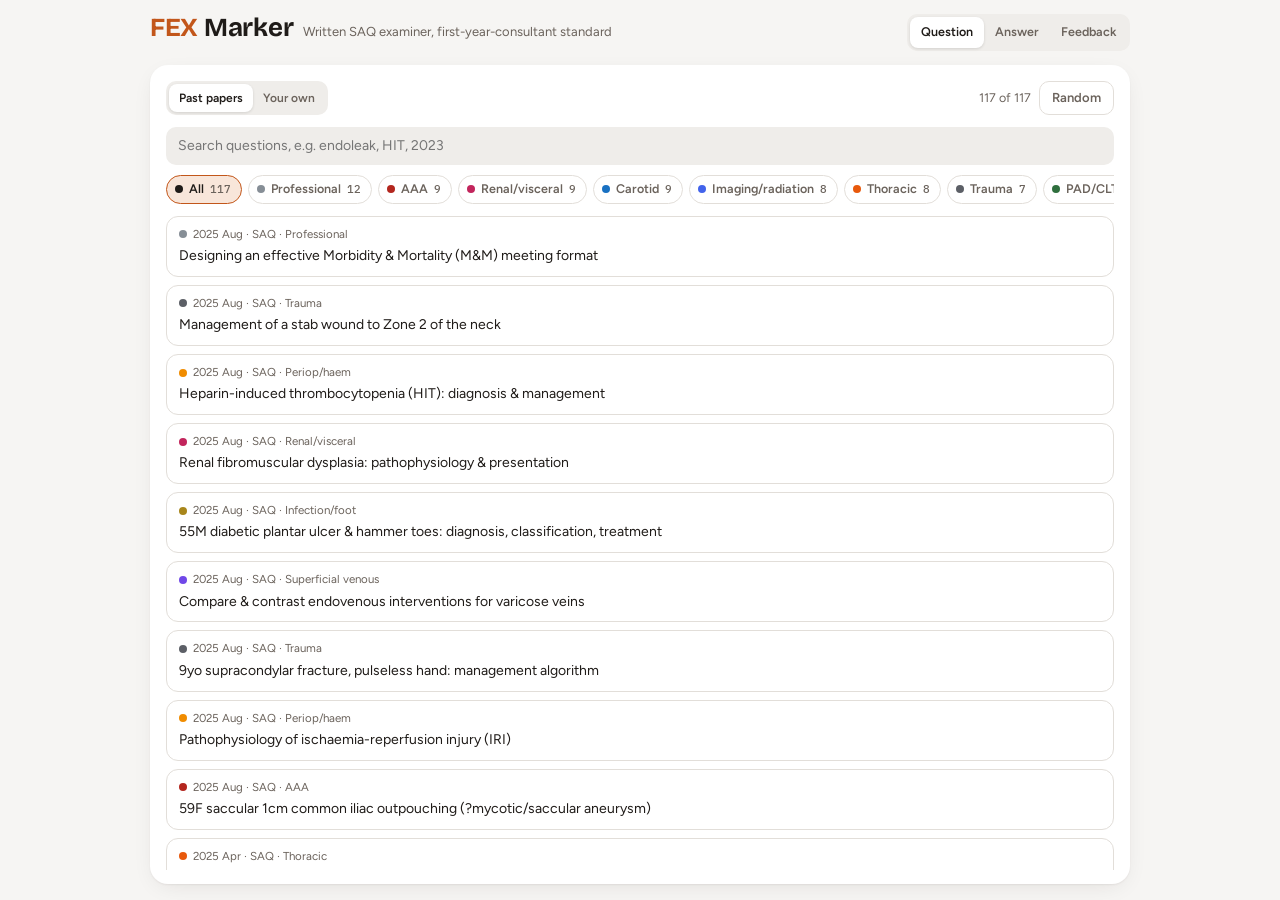
==== docs/fex-marker/index.html @ cac96bec "Add FEX Marker: past-paper SAQ bank, timer and streamed cited marking Co-Authored-By: Claude Opus 5." ====
<!doctype html>
<html lang="en">
<head>
<meta charset="utf-8">
<meta name="viewport" content="width=device-width, initial-scale=1, viewport-fit=cover">
<title>FEX Marker</title>
<meta name="description" content="Write or paste an answer to a RACS Vascular Fellowship Exam short-answer question and get a cited PASS, BORDERLINE or FAIL mark to the first-year-consultant standard.">
<link rel="preconnect" href="https://fonts.googleapis.com">
<link rel="preconnect" href="https://fonts.gstatic.com" crossorigin>
<link rel="stylesheet" href="https://fonts.googleapis.com/css2?family=Bricolage+Grotesque:opsz,wght@12..96,500;12..96,700&family=Figtree:wght@400;500;600&family=IBM+Plex+Mono:wght@500&display=swap">
<link rel="stylesheet" href="../assets/fracs-tools.css">
<style>
/* Layout: the page never scrolls; exactly one region per view does (question list, answer box, feedback body). */
html, body { height: 100%; }
body { height: 100dvh; overflow: hidden; }
.wrap { height: 100%; grid-template-rows: auto minmax(0, 1fr); }
.view.col { display: flex; flex-direction: column; gap: 12px; min-height: 0; overflow: hidden; }
.fill { flex: 1 1 auto; min-height: 0; }
.row { display: flex; align-items: center; gap: 8px; flex-wrap: wrap; }
.row.sb { justify-content: space-between; }
.muted { color: var(--muted); font-size: 12.5px; }
.mono { font-family: var(--f-mono); }
.seg.small button { padding: 5px 10px; font-size: 12px; }
.input { width: 100%; font: 14px/1.4 var(--f-body); color: var(--fg); background: var(--surface-2); border: 1.5px solid transparent; border-radius: 10px; padding: 8px 11px; outline: none; transition: border-color .15s; }
.input:focus { border-color: var(--accent); }
textarea.input { resize: none; }

/* Question bank */
.topics { display: flex; gap: 6px; overflow-x: auto; padding-bottom: 2px; scrollbar-width: none; flex: none; }
.topics::-webkit-scrollbar { display: none; }
.tp { flex: none; display: inline-flex; align-items: center; gap: 6px; border: 1.5px solid var(--line); background: var(--surface); border-radius: 99px; padding: 4px 10px 4px 8px; font-size: 12.5px; font-weight: 600; color: var(--muted); cursor: pointer; white-space: nowrap; transition: border-color .15s, background-color .15s, color .15s; }
.tp i { width: 8px; height: 8px; border-radius: 50%; background: var(--c, var(--accent)); }
.tp b { font: 500 11px var(--f-mono); color: var(--muted); }
.tp[aria-pressed="true"] { border-color: var(--accent); background: var(--accent-soft); color: var(--fg); }
.tp:focus-visible, .q:focus-visible, .input:focus-visible { outline: 2.5px solid var(--accent); outline-offset: 2px; }
.qlist { overflow-y: auto; display: grid; gap: 8px; align-content: start; padding: 2px; margin: -2px; overscroll-behavior: contain; }
.q { text-align: left; border: 1.5px solid var(--line); background: var(--surface); border-radius: 12px; padding: 9px 12px 10px; cursor: pointer; display: grid; gap: 4px; transition: border-color .15s, transform .12s; }
.q:hover { border-color: color-mix(in oklab, var(--accent) 45%, var(--line)); }
.q:active { transform: scale(.99); }
.q.on { border-color: var(--accent); background: var(--accent-soft); }
.q .meta { display: flex; align-items: center; gap: 6px; flex-wrap: wrap; font-size: 11.5px; color: var(--muted); }
.q .meta i { width: 8px; height: 8px; border-radius: 50%; background: var(--c); }
.q .stem { font-size: 14px; line-height: 1.35; }
.tag { font: 500 11px var(--f-mono); padding: 1px 6px; border-radius: 5px; background: var(--surface-2); color: var(--muted); white-space: nowrap; }
.tag.ok { color: var(--s1); }
.empty { color: var(--muted); font-size: 13.5px; padding: 18px 4px; text-align: center; }

/* Question modal */
.qmodal .verb { white-space: pre-wrap; font-size: 14.5px; line-height: 1.5; margin: 0 0 12px; }
.qmodal .crit-head { gap: 10px; }
.qmodal .foot { display: flex; justify-content: space-between; align-items: center; gap: 10px; flex-wrap: wrap; border-top: 1px solid var(--line); padding-top: 12px; }

/* Answer */
.qstrip { background: var(--surface-2); border-radius: 12px; padding: 9px 12px; display: flex; gap: 10px; align-items: flex-start; flex: none; }
.qstrip .t { flex: 1; min-width: 0; font-size: 13.5px; line-height: 1.35; display: -webkit-box; -webkit-line-clamp: 2; -webkit-box-orient: vertical; overflow: hidden; }
.qstrip .t .meta { color: var(--muted); font-size: 11.5px; margin-right: 6px; font-family: var(--f-mono); }
.link { border: 0; background: transparent; color: var(--accent); font-weight: 600; font-size: 12.5px; cursor: pointer; padding: 2px 4px; border-radius: 6px; white-space: nowrap; }
.link:focus-visible { outline: 2.5px solid var(--accent); }
.timer { display: flex; align-items: center; gap: 10px; flex-wrap: wrap; flex: none; }
.clock { font: 500 22px/1 var(--f-mono); font-variant-numeric: tabular-nums; min-width: 74px; color: var(--fg); }
.clock.warn { color: var(--s2); } .clock.over { color: var(--s4); }
.bar { height: 4px; border-radius: 4px; background: var(--surface-2); overflow: hidden; flex: none; }
.bar i { display: block; height: 100%; width: 0; background: var(--s1); transition: width .9s linear; }
.bar.warn i { background: var(--s2); } .bar.over i { background: var(--s4); }
.answer { font-size: 15px; line-height: 1.55; padding: 12px 14px; }
.answer[readonly] { opacity: .75; }
.draft { display: flex; align-items: center; gap: 8px; font-size: 12.5px; background: var(--accent-soft); border-radius: 10px; padding: 6px 10px; flex: none; }
.draft span { flex: 1; }
.status { display: flex; justify-content: space-between; gap: 10px; font-size: 12.5px; color: var(--muted); flex: none; }
.status .over { color: var(--s4); font-weight: 600; }
.btn[disabled] { opacity: .4; cursor: default; }
.actions.flat { border-top: 0; padding-top: 0; flex: none; }

/* Feedback */
.fb { --stage: var(--s5); }
.fb .hero { flex: none; }
.dial .num b small { font-size: 15px; color: var(--muted); }
.six { display: grid; grid-template-columns: repeat(3, minmax(0, 1fr)); gap: 8px; flex: none; }
.six .stat { padding: 8px 10px; }
.six .stat .k { white-space: nowrap; overflow: hidden; text-overflow: ellipsis; }
.six .stat .v { font-size: 21px; }
.six .stat .v .lvl { color: var(--lvl, var(--muted)); }
.six .stat .v span.of { font: 500 12px var(--f-body); color: var(--muted); }
.fbody { overflow-y: auto; background: var(--surface-2); border-radius: 12px; padding: 12px 14px; font-size: 13.5px; line-height: 1.5; overscroll-behavior: contain; }
.fbody h4 { margin: 14px 0 6px; font: 600 11.5px var(--f-body); letter-spacing: .06em; text-transform: uppercase; color: var(--muted); }
.fbody h4:first-child { margin-top: 0; }
.fbody ul { margin: 0; padding: 0; list-style: none; display: grid; gap: 7px; }
.fbody li { position: relative; padding-left: 14px; }
.fbody li::before { content: ""; position: absolute; left: 0; top: .55em; width: 6px; height: 6px; border-radius: 50%; background: var(--lc, var(--muted)); }
.fbody .cite { color: var(--muted); font-size: 12.5px; }
.fbody pre { margin: 0; white-space: pre-wrap; font: 13px/1.5 var(--f-body); }
.fbody .none { color: var(--muted); }
.fbody .dim { display: grid; grid-template-columns: auto auto minmax(0,1fr); gap: 4px 10px; align-items: baseline; }
.fbody .dim b { font: 500 12px var(--f-mono); color: var(--muted); }
.fbody .dim span.s { font-weight: 700; color: var(--lvl); }
.fsubtabs { flex: none; max-width: 100%; overflow-x: auto; scrollbar-width: none; }
.fsubtabs::-webkit-scrollbar { display: none; }
.fsubtabs button { white-space: nowrap; }
.fsubtabs button .n { font: 500 11px var(--f-mono); color: var(--s4); margin-left: 3px; }
.unver { background: var(--accent-soft); color: var(--accent); }
.thinking { display: inline-flex; gap: 4px; margin-left: 4px; vertical-align: middle; }
.thinking i { width: 6px; height: 6px; border-radius: 50%; background: var(--muted); animation: blink 1.2s infinite ease-in-out; }
.thinking i:nth-child(2) { animation-delay: .2s; } .thinking i:nth-child(3) { animation-delay: .4s; }
@keyframes blink { 0%, 80%, 100% { opacity: .2; } 40% { opacity: 1; } }
.ftext { font-size: 12px; color: var(--muted); }

@media (max-width: 600px) {
  .view.col { gap: 8px; }
  .clock { font-size: 19px; min-width: 64px; }
  .six { gap: 6px; }
  .six .stat { padding: 6px 8px; }
  .six .stat .v { font-size: 18px; }
  .six .stat .k { font-size: 10.5px; }
  .fbody { padding: 10px 12px; font-size: 13px; }
  .q { padding: 8px 10px 9px; }
  .q .stem { font-size: 13.5px; }
  .answer { padding: 10px 12px; font-size: 14.5px; }
  .hide-sm { display: none; }
  .fb .pill { font-size: 11.5px; padding: 2px 6px; }
  .six .stat .k .kl { display: none; } .six .stat .k .ks { display: inline; }
}
</style>
</head>
<body>
<div class="wrap">
  <header class="top">
    <div class="brand">
      <h1><span class="w">FEX</span> Marker</h1>
      <span class="sub">Written SAQ examiner, first-year-consultant standard</span>
    </div>
    <div class="seg tabs" role="tablist" aria-label="View">
      <button role="tab" data-view="question" aria-selected="true">Question</button>
      <button role="tab" data-view="answer" aria-selected="false">Answer</button>
      <button role="tab" data-view="feedback" aria-selected="false">Feedback</button>
    </div>
  </header>

  <!-- Question -->
  <section class="panel view col" data-view="question" aria-label="Choose a question">
    <div class="row sb">
      <div class="seg small" role="group" aria-label="Question source">
        <button type="button" id="src-past" aria-pressed="true">Past papers</button>
        <button type="button" id="src-own" aria-pressed="false">Your own</button>
      </div>
      <div class="row"><span class="muted" id="qcount"></span><button class="ghost" id="random" type="button">Random</button></div>
    </div>
    <div id="pane-past" class="col view-inner" style="display:flex;flex-direction:column;gap:10px;min-height:0;flex:1">
      <input class="input" id="search" type="search" placeholder="Search questions, e.g. endoleak, HIT, 2023" aria-label="Search questions" autocomplete="off">
      <div class="topics" id="topics" role="group" aria-label="Filter by topic"></div>
      <div class="qlist fill" id="qlist" role="list"></div>
    </div>
    <div id="pane-own" hidden style="display:flex;flex-direction:column;gap:10px;min-height:0;flex:1">
      <textarea class="input fill" id="ownq" maxlength="2500" placeholder="Paste or type the question stem, including every sub-part." aria-label="Your question"></textarea>
      <p class="lede">Questions you paste are marked from the rubric alone. Their citations are not verified against the library, and the feedback says so.</p>
      <div class="row sb"><span class="muted" id="ownqn">0 / 2,500</span><button class="btn" id="useown" type="button" disabled>Use this question</button></div>
    </div>
  </section>

  <!-- Answer -->
  <section class="panel view col" data-view="answer" aria-label="Write your answer" hidden>
    <div class="qstrip" id="qstrip">
      <div class="t" id="qstrip-t">No question chosen yet.</div>
      <button class="link" id="qstrip-view" type="button" hidden>View</button>
      <button class="link" id="qstrip-change" type="button">Choose</button>
    </div>
    <div class="timer">
      <div class="seg small" role="group" aria-label="Timer">
        <button type="button" data-mode="untimed" aria-pressed="true">Untimed</button>
        <button type="button" data-mode="countdown" aria-pressed="false" id="mode-cd">12 min</button>
        <button type="button" data-mode="stopwatch" aria-pressed="false">Stopwatch</button>
      </div>
      <span class="clock" id="clock" hidden>12:00</span>
      <button class="ghost" id="tstart" type="button" hidden>Start</button>
      <button class="link" id="tunlock" type="button" hidden>Keep writing</button>
    </div>
    <div class="bar" id="bar" hidden><i></i></div>
    <div class="draft" id="draft" hidden><span id="draft-t">Unsent draft found.</span><button class="link" id="draft-r" type="button">Restore</button><button class="link" id="draft-d" type="button">Discard</button></div>
    <textarea class="input answer fill" id="answer" spellcheck="true" placeholder="Write or paste your answer. Frame the problem, then work through it as you would in the exam." aria-label="Your answer"></textarea>
    <div class="status"><span id="wc">0 words</span><span id="quota"></span></div>
    <div class="actions flat">
      <button class="ghost" id="reset" type="button"><svg width="14" height="14" viewBox="0 0 16 16" aria-hidden="true"><path d="M3 8a5 5 0 1 0 1.5-3.6M3 2.5v2.8h2.8" fill="none" stroke="currentColor" stroke-width="1.6" stroke-linecap="round" stroke-linejoin="round"/></svg>Reset</button>
      <button class="btn" id="submit" type="button" disabled>Submit for marking</button>
    </div>
  </section>

  <!-- Feedback -->
  <section class="panel view col fb" data-view="feedback" aria-label="Feedback" hidden id="fb">
    <div class="hero">
      <div class="dial" id="dial" aria-hidden="true">
        <svg viewBox="0 0 132 132"><circle class="track" cx="66" cy="66" r="56" fill="none" stroke-width="10"/><circle class="glow" cx="66" cy="66" r="56" fill="none" stroke-width="10"/><circle class="arc" id="arc" cx="66" cy="66" r="56" fill="none" stroke-width="10" stroke-linecap="round" stroke-dasharray="351.86" stroke-dashoffset="351.86"/></svg>
        <div class="num"><div><b id="total">–</b><span>of 24</span></div></div>
      </div>
      <div class="hero-text">
        <p class="risk" id="verdict">No answer marked yet</p>
        <p class="lede" id="rationale">Choose a question, write your answer, then submit it for marking.</p>
        <div class="pills" id="pills"></div>
      </div>
    </div>
    <div class="six" id="six"></div>
    <div class="seg small fsubtabs" role="tablist" aria-label="Feedback sections" id="fsub">
      <button role="tab" data-f="verdict" aria-selected="true">To pass</button>
      <button role="tab" data-f="strengthen" aria-selected="false">Strengthen</button>
      <button role="tab" data-f="flags" aria-selected="false">Red flags<span class="n" id="nflags"></span></button>
      <button role="tab" data-f="sources" aria-selected="false">Sources</button>
      <button role="tab" data-f="full" aria-selected="false">Full</button>
    </div>
    <div class="fbody fill" id="fbody" aria-live="polite"><p class="none">Feedback appears here.</p></div>
    <div class="actions flat">
      <div class="btns">
        <button class="ghost" id="again" type="button">Revise answer</button>
        <button class="ghost hide-sm" id="newq" type="button">New question</button>
      </div>
      <div class="row"><span class="ftext" id="ftext"></span><button class="btn" id="copyfb" type="button" disabled>Copy</button></div>
    </div>
  </section>
</div>

<div class="criteria qmodal" id="qmodal" role="dialog" aria-modal="true" aria-labelledby="qm-title">
  <div><div class="crit-inner">
    <div class="crit-head"><span id="qm-title">Question</span><button class="x" data-close type="button">Close</button></div>
    <p class="verb" id="qm-verb"></p>
    <div class="foot">
      <div class="pills" id="qm-tags"></div>
      <button class="btn" id="qm-go" type="button">Answer this question</button>
    </div>
  </div></div>
</div>

<div class="toast" id="toast" role="status"></div>
<div class="sr" aria-live="assertive" id="sr"></div>

<script src="../assets/fracs-tools.js"></script>
<script>
(function () {
  "use strict";
  var LOCAL = /^(localhost|127\.0\.0\.1)$/.test(location.hostname);
  var API = LOCAL ? "http://localhost:3000" : "https://fex-marker-api.vercel.app";
  var MAX_WORDS = 1800, DRAFT_KEY = "fex-marker.draft";
  var $ = function (id) { return document.getElementById(id); };
  var esc = function (s) { return String(s == null ? "" : s).replace(/[&<>"]/g, function (c) { return { "&": "&amp;", "<": "&lt;", ">": "&gt;", '"': "&quot;" }[c]; }); };
  var words = function (s) { var m = s.trim().match(/\S+/g); return m ? m.length : 0; };
  var fmt = function (sec) { var neg = sec < 0; sec = Math.abs(Math.round(sec)); return (neg ? "+" : "") + Math.floor(sec / 60) + ":" + String(sec % 60).padStart(2, "0"); };
  var store = {
    get: function () { try { return JSON.parse(localStorage.getItem(DRAFT_KEY) || "null"); } catch (e) { return null; } },
    set: function (v) { try { localStorage.setItem(DRAFT_KEY, JSON.stringify(v)); } catch (e) {} },
    clear: function () { try { localStorage.removeItem(DRAFT_KEY); } catch (e) {} }
  };
  var SHORT = { "Aorta - Abdominal": "AAA", "Aorta - Thoracic & Dissection": "Thoracic", "Carotid & Cerebrovascular": "Carotid", "Renal & Visceral": "Renal/visceral", "Peripheral Arterial / CLTI": "PAD/CLTI", "Acute Limb & Periph Aneurysm": "Acute limb", "Thoracic Outlet & Upper Limb": "TOS/upper limb", "Venous - Superficial": "Superficial venous", "Venous - Deep / IVC / Malf.": "Deep venous", "Vasospastic & Vasculitis": "Vasculitis", "Dialysis Access": "Dialysis", "Infection & Diabetic Foot": "Infection/foot", "Trauma": "Trauma", "Imaging, Lab & Radiation": "Imaging/radiation", "Perioperative / Haem / Pharm": "Periop/haem", "Professional & Non-technical": "Professional" };
  var MON = { April: "Apr", August: "Aug", September: "Sep" };

  /* ---------- state ---------- */
  var S = { bank: null, topic: "All", query: "", src: "past", q: null, mode: "untimed", t0: null, acc: 0, running: false, locked: false, ctl: null, raw: "", parsed: null, sub: "verdict", startedAt: 0, meta: null };
  var show = FT.tabs(function (v) { if (v === "answer") setTimeout(function () { if (!S.locked) $("answer").focus({ preventScroll: true }); }, 30); });

  /* ---------- question bank ---------- */
  function load() {
    fetch("bank.json", { cache: "no-cache" }).then(function (r) { return r.json(); }).then(function (b) {
      S.bank = b; renderTopics(); renderList();
    }).catch(function () { $("qlist").innerHTML = '<p class="empty">The question bank did not load. Refresh to try again, or paste your own question.</p>'; });
  }
  function renderTopics() {
    var t = S.bank.topics, keys = Object.keys(t).sort(function (a, b) { return t[b].count - t[a].count; });
    var html = '<button class="tp" type="button" data-t="All" aria-pressed="true"><i style="--c:var(--fg)"></i>All<b>' + S.bank.questions.length + "</b></button>";
    keys.forEach(function (k) { html += '<button class="tp" type="button" data-t="' + esc(k) + '" aria-pressed="false" title="' + esc(k) + '"><i style="--c:' + t[k].color + '"></i>' + esc(SHORT[k] || k) + "<b>" + t[k].count + "</b></button>"; });
    $("topics").innerHTML = html;
  }
  $("topics").addEventListener("click", function (e) {
    var b = e.target.closest(".tp"); if (!b) return;
    S.topic = b.dataset.t;
    $("topics").querySelectorAll(".tp").forEach(function (x) { x.setAttribute("aria-pressed", x === b); });
    renderList();
  });
  $("search").addEventListener("input", function () { S.query = this.value.trim().toLowerCase(); renderList(); });
  function filtered() {
    if (!S.bank) return [];
    var q = S.query;
    return S.bank.questions.filter(function (x) {
      if (S.topic !== "All" && x.topic !== S.topic) return false;
      if (!q) return true;
      return (x.stem + " " + x.verbatim + " " + (x.tags || []).join(" ") + " " + x.year + " " + x.sitting + " " + x.topic).toLowerCase().indexOf(q) >= 0;
    }).sort(function (a, b) { return b.id - a.id; });
  }
  function label(x) { return x.year + " " + (MON[x.sitting] || x.sitting) + " · " + (x.fmt === "Essay" ? "Essay · " + x.parts + " parts" : "SAQ"); }
  function renderList() {
    var list = filtered(), t = S.bank.topics;
    $("qcount").textContent = list.length + " of " + S.bank.questions.length;
    if (!list.length) { $("qlist").innerHTML = '<p class="empty">No questions match. Clear the search or pick another topic.</p>'; return; }
    $("qlist").innerHTML = list.map(function (x) {
      var on = S.q && S.q.id === x.id ? " on" : "";
      return '<button class="q' + on + '" type="button" role="listitem" data-id="' + x.id + '">' +
        '<span class="meta"><i style="--c:' + t[x.topic].color + '"></i>' + esc(label(x)) + ' · ' + esc(SHORT[x.topic] || x.topic) +
        (x.hasScheme ? "" : ' <span class="tag">unverified</span>') + "</span>" +
        '<span class="stem">' + esc(x.stem) + "</span></button>";
    }).join("");
  }
  $("qlist").addEventListener("click", function (e) { var b = e.target.closest(".q"); if (b) openQ(+b.dataset.id, b); });
  $("random").addEventListener("click", function () {
    var l = filtered(); if (!l.length) return;
    var x = l[Math.floor(Math.random() * l.length)]; openQ(x.id, $("random"));
  });

  var lastFocus = null, pendingQ = null;
  function openQ(id, from) {
    var x = S.bank.questions.find(function (q) { return q.id === id; }); if (!x) return;
    pendingQ = x; lastFocus = from || null;
    $("qm-title").textContent = label(x);
    $("qm-verb").textContent = x.verbatim;
    var tags = '<span class="pill">' + esc(x.topic) + "</span>";
    if (x.type) tags += '<span class="pill">' + esc(x.type) + "</span>";
    tags += x.hasScheme ? '<span class="pill" style="color:var(--s1)">Verified scheme</span>' : '<span class="pill unver">Scheme pending</span>';
    $("qm-tags").innerHTML = tags;
    $("qmodal").classList.add("open");
    setTimeout(function () { $("qm-go").focus(); }, 20);
  }
  function closeQ() { $("qmodal").classList.remove("open"); if (lastFocus) lastFocus.focus({ preventScroll: true }); }
  $("qmodal").addEventListener("click", function (e) { if (e.target === $("qmodal") || e.target.hasAttribute("data-close")) closeQ(); });
  document.addEventListener("keydown", function (e) { if (e.key === "Escape" && $("qmodal").classList.contains("open")) closeQ(); });
  $("qm-go").addEventListener("click", function () {
    $("qmodal").classList.remove("open"); this.textContent = "Answer this question";
    if (pendingQ) choose({ kind: "past", id: pendingQ.id, x: pendingQ }); else show("answer");
  });

  /* source toggle */
  function setSrc(s) {
    S.src = s;
    $("src-past").setAttribute("aria-pressed", s === "past"); $("src-own").setAttribute("aria-pressed", s === "own");
    $("pane-past").hidden = s !== "past"; $("pane-own").hidden = s !== "own";
    $("pane-past").style.display = s === "past" ? "flex" : "none"; $("pane-own").style.display = s === "own" ? "flex" : "none";
    $("random").hidden = s !== "past"; $("qcount").hidden = s !== "past";
    if (s === "own") setTimeout(function () { $("ownq").focus(); }, 20);
  }
  $("src-past").addEventListener("click", function () { setSrc("past"); });
  $("src-own").addEventListener("click", function () { setSrc("own"); });
  $("ownq").addEventListener("input", function () {
    var n = this.value.trim().length;
    $("ownqn").textContent = n.toLocaleString() + " / 2,500";
    $("useown").disabled = n < 20;
  });
  $("useown").addEventListener("click", function () { choose({ kind: "own", text: $("ownq").value.trim() }); });

  function parts() { return S.q && S.q.kind === "past" ? Math.max(1, S.q.x.parts || 1) : 1; }
  function allowance() { return 720 * parts(); }
  function choose(q) {
    var changed = !S.q || S.q.kind !== q.kind || S.q.id !== q.id || S.q.text !== q.text;
    S.q = q;
    if (changed) { stopTimer(true); }
    renderStrip(); renderList && S.bank && renderList(); updateSubmit();
    $("mode-cd").textContent = parts() > 1 ? (12 * parts()) + " min" : "12 min";
    if (S.mode === "countdown") paintClock();
    show("answer"); saveDraft();
  }
  function renderStrip() {
    if (!S.q) { $("qstrip-t").innerHTML = "No question chosen yet."; $("qstrip-view").hidden = true; $("qstrip-change").textContent = "Choose"; return; }
    if (S.q.kind === "past") $("qstrip-t").innerHTML = '<span class="meta">' + esc(label(S.q.x)) + "</span>" + esc(S.q.x.verbatim);
    else $("qstrip-t").innerHTML = '<span class="meta">Your question</span>' + esc(S.q.text);
    $("qstrip-view").hidden = false; $("qstrip-change").textContent = "Change";
  }
  $("qstrip-change").addEventListener("click", function () { show("question"); });
  $("qstrip-view").addEventListener("click", function () {
    if (!S.q) return;
    if (S.q.kind === "past") { openQ(S.q.id, $("qstrip-view")); $("qm-go").textContent = "Back to answer"; }
    else { pendingQ = null; $("qm-title").textContent = "Your question"; $("qm-verb").textContent = S.q.text; $("qm-tags").innerHTML = '<span class="pill unver">Citations not verified</span>'; $("qm-go").textContent = "Back to answer"; $("qmodal").classList.add("open"); }
  });

  /* ---------- timer ---------- */
  var tick = null;
  function elapsed() { return S.acc + (S.running ? (Date.now() - S.t0) / 1000 : 0); }
  function setMode(m) {
    if (m === S.mode) return;
    stopTimer(true); S.mode = m;
    document.querySelectorAll("[data-mode]").forEach(function (b) { b.setAttribute("aria-pressed", b.dataset.mode === m); });
    $("clock").hidden = m === "untimed"; $("tstart").hidden = m === "untimed"; $("bar").hidden = m !== "countdown";
    paintClock();
  }
  document.querySelectorAll("[data-mode]").forEach(function (b) { b.addEventListener("click", function () { setMode(b.dataset.mode); }); });
  function startTimer() {
    if (S.mode === "untimed" || S.running) return;
    S.running = true; S.t0 = Date.now(); $("tstart").textContent = "Pause";
    clearInterval(tick); tick = setInterval(paintClock, 250); paintClock();
  }
  function pauseTimer() { if (!S.running) return; S.acc = elapsed(); S.running = false; clearInterval(tick); $("tstart").textContent = "Resume"; paintClock(); }
  function stopTimer(clear) {
    clearInterval(tick); S.running = false;
    if (clear) { S.acc = 0; S.locked = false; $("answer").readOnly = false; $("tunlock").hidden = true; }
    $("tstart").textContent = "Start"; paintClock();
  }
  $("tstart").addEventListener("click", function () { S.running ? pauseTimer() : startTimer(); });
  var warned = false, timeUp = false;
  function paintClock() {
    var e = elapsed(), c = $("clock"), bar = $("bar");
    if (S.mode === "countdown") {
      var left = allowance() - e;
      c.textContent = left >= 0 ? fmt(left) : fmt(left);
      var warn = left <= 120 && left > 0, over = left <= 0;
      c.classList.toggle("warn", warn); c.classList.toggle("over", over);
      bar.classList.toggle("warn", warn); bar.classList.toggle("over", over);
      bar.firstElementChild.style.width = Math.min(100, (e / allowance()) * 100) + "%";
      if (warn && !warned && S.running) { warned = true; FT.toast("Two minutes left"); $("sr").textContent = "Two minutes left"; }
      if (over && !timeUp && S.running) {
        timeUp = true; S.locked = true; $("answer").readOnly = true; $("tunlock").hidden = false;
        FT.toast("Time. Submit for marking"); $("sr").textContent = "Time is up. Your answer is locked. Submit it for marking, or choose keep writing.";
      }
      if (e === 0) { warned = false; timeUp = false; }
    } else {
      c.textContent = fmt(e); c.classList.remove("warn", "over");
    }
  }
  $("tunlock").addEventListener("click", function () { S.locked = false; $("answer").readOnly = false; this.hidden = true; $("answer").focus(); });

  /* ---------- answer ---------- */
  var saveT = null;
  $("answer").addEventListener("input", function () {
    if (S.mode !== "untimed" && !S.running && elapsed() === 0) startTimer();
    updateSubmit();
    clearTimeout(saveT); saveT = setTimeout(saveDraft, 600);
  });
  function updateSubmit() {
    var n = words($("answer").value);
    $("wc").innerHTML = n > MAX_WORDS ? '<span class="over">' + n.toLocaleString() + " / " + MAX_WORDS.toLocaleString() + " words</span>" : n.toLocaleString() + (n === 1 ? " word" : " words");
    $("submit").disabled = !S.q || n < 30 || n > MAX_WORDS || !!S.ctl;
    $("submit").title = !S.q ? "Choose a question first" : n < 30 ? "Write at least 30 words" : "";
  }
  function saveDraft() {
    var a = $("answer").value;
    if (words(a) < 30) return;
    store.set({ q: S.q && (S.q.kind === "past" ? { kind: "past", id: S.q.id } : { kind: "own", text: S.q.text }), answer: a, savedAt: Date.now() });
  }
  function offerDraft() {
    var d = store.get();
    if (!d || !d.answer || words(d.answer) < 30 || Date.now() - d.savedAt > 7 * 864e5) return;
    var when = new Date(d.savedAt).toLocaleDateString(undefined, { day: "numeric", month: "short" });
    $("draft-t").textContent = "Unsent draft from " + when + " (" + words(d.answer) + " words).";
    $("draft").hidden = false;
    $("draft-r").onclick = function () {
      if (d.q && d.q.kind === "past" && S.bank) { var x = S.bank.questions.find(function (q) { return q.id === d.q.id; }); if (x) choose({ kind: "past", id: x.id, x: x }); }
      else if (d.q && d.q.kind === "own") { $("ownq").value = d.q.text; choose({ kind: "own", text: d.q.text }); }
      $("answer").value = d.answer; $("draft").hidden = true; updateSubmit(); show("answer");
    };
    $("draft-d").onclick = function () { store.clear(); $("draft").hidden = true; };
  }

  /* ---------- quota ---------- */
  function loadQuota() {
    fetch(API + "/api/quota", { cache: "no-store" }).then(function (r) { return r.json(); }).then(function (q) {
      if (q && q.capIp != null) $("quota").textContent = q.remainingIp + " of " + q.capIp + " marks left today";
    }).catch(function () { $("quota").textContent = ""; });
  }

  /* ---------- parser (kept in step with fex-marker-api/lib/parse.ts) ---------- */
  var SECTION_KEYS = [[/^Safety red flags\s*:/i, "redFlags"], [/^Defensible alternatives credited\s*:/i, "alternatives"], [/^Would change the verdict\s*:/i, "change"], [/^Would strengthen\s*:/i, "strengthen"], [/^Source notes\s*:/i, "sources"], [/^To turn this into a pass\s*:/i, "toPass"]];
  function parseBlock(raw) {
    var text = raw.replace(/\*\*/g, "").replace(/\r/g, "");
    var out = { verdict: null, rationale: "", type: null, domain: null, scores: {}, sections: {}, citations: null, parseOk: false };
    var v = text.match(/^\s*VERDICT:\s*(PASS|BORDERLINE|FAIL)\b\s*(?:[—–-]+\s*)?(.*)$/m);
    if (v) { out.verdict = v[1]; out.rationale = v[2].trim(); }
    var t = text.match(/^\s*Question type:\s*([A-Za-z/ -]+)/m); if (t) out.type = t[1].trim();
    var d = text.match(/^\s*Domain:\s*(D\d{2})\s*[—–-]+\s*([^·\n]+?)\s*(?:·\s*(.*))?$/m);
    if (d) out.domain = { code: d[1], name: d[2].trim(), refs: (d[3] || "").trim() };
    var re = /^\s*D([1-6])\b[^\n]*?\b([0-4])\s*\/\s*4\s*(?:[—–-]+\s*(.*))?$/gm, m;
    while ((m = re.exec(text))) out.scores[m[1]] = { score: +m[2], phrase: (m[3] || "").trim() };
    var cur = null;
    text.split("\n").forEach(function (line) {
      var s = line.trim();
      if (/^Citations:/i.test(s)) { out.citations = /not verified/i.test(s) ? "not verified" : "verified"; cur = null; return; }
      var hit = SECTION_KEYS.find(function (k) { return k[0].test(s); });
      if (hit) { cur = hit[1]; out.sections[cur] = []; var rest = s.replace(hit[0], "").trim(); if (rest) out.sections[cur].push(rest.replace(/^[-•]\s*/, "")); return; }
      if (!cur || !s) return;
      if (/^(VERDICT|Question type|Domain|Dimension scores)\b/i.test(s) || /^D[1-6]\b/.test(s)) { cur = null; return; }
      var arr = out.sections[cur];
      if (/^[-•]\s+/.test(s)) arr.push(s.replace(/^[-•]\s+/, ""));
      else if (arr.length) arr[arr.length - 1] += " " + s; else arr.push(s);
    });
    Object.keys(out.sections).forEach(function (k) { out.sections[k] = out.sections[k].filter(function (x) { return !/^(none( identified)?|already a (clear )?pass)\.?$/i.test(x.trim()); }); });
    out.parseOk = !!out.verdict && Object.keys(out.scores).length === 6;
    return out;
  }

  /* ---------- feedback rendering ---------- */
  var DIMS = [["1", "Accuracy & safety", "Accuracy"], ["2", "Coverage", "Coverage"], ["3", "Synthesis", "Synthesis"], ["4", "Structure", "Structure"], ["5", "Economy", "Economy"], ["6", "Evidence", "Evidence"]];
  var VCOL = { PASS: "var(--s1)", BORDERLINE: "var(--s2)", FAIL: "var(--s4)" };
  var lvl = function (s) { return s >= 3 ? "var(--s1)" : s === 2 ? "var(--s2)" : "var(--s4)"; };
  function renderSix(p) {
    $("six").innerHTML = DIMS.map(function (d) {
      var sc = p && p.scores[d[0]];
      return '<div class="stat" title="' + esc(sc ? sc.phrase : "") + '"><div class="k">D' + d[0] + ' <span class="kl">' + d[1] + '</span><span class="ks">' + d[2] + '</span></div><div class="v"><span class="lvl" style="--lvl:' + (sc ? lvl(sc.score) : "var(--muted)") + '">' + (sc ? sc.score : "–") + '</span><span class="of">/4</span></div></div>';
    }).join("");
  }
  var lastVerdict = null;
  function renderHero(p, pending) {
    var fb = $("fb"), total = 0, n = 0;
    if (p) DIMS.forEach(function (d) { if (p.scores[d[0]]) { total += p.scores[d[0]].score; n++; } });
    fb.style.setProperty("--stage", p && p.verdict ? VCOL[p.verdict] : "var(--s5)");
    var frac = n ? total / 24 : 0;
    $("arc").style.strokeDashoffset = (351.86 * (1 - frac)).toFixed(1);
    if (n) FT.countUp($("total"), total, function (x) { return Math.round(x); }); else { $("total").textContent = "–"; $("total")._v = null; }
    if (p && p.verdict) {
      $("verdict").innerHTML = "<em>" + p.verdict + "</em>";
      $("rationale").textContent = p.rationale ? p.rationale.charAt(0).toUpperCase() + p.rationale.slice(1) : "";
      if (lastVerdict !== p.verdict) { FT.pulse($("dial")); $("sr").textContent = "Verdict: " + p.verdict + ". " + p.rationale; lastVerdict = p.verdict; }
    } else if (pending) {
      $("verdict").innerHTML = 'Examiner reading<span class="thinking"><i></i><i></i><i></i></span>';
      $("rationale").textContent = S.meta && S.meta.verified ? "Checking your answer against the verified marking scheme for this question." : "Marking against the rubric. This question has no prepared scheme.";
    }
    var pills = "";
    if (p && p.type) pills += '<span class="pill">' + esc(p.type) + "</span>";
    if (p && p.domain) pills += '<span class="pill" title="' + esc(p.domain.name + (p.domain.refs ? " · " + p.domain.refs : "")) + '">' + esc(p.domain.code) + "</span>";
    if (S.meta && S.meta.timeLabel) pills += '<span class="pill"' + (S.meta.over ? ' style="color:var(--s4)"' : "") + ">" + esc(S.meta.timeLabel) + "</span>";
    if (S.meta && !S.meta.verified) pills += '<span class="pill unver">Citations not verified</span>';
    $("pills").innerHTML = pills;
  }
  function citeify(s) {
    return esc(s).replace(/\(([^()]*(?:Rutherford|ESVS|KDOQI|IWGDF|MET|Wind|Pellerito|ASUM|Fitridge|SVS|trial|Rec |Ch \d)[^()]*)\)/g, '<span class="cite">($1)</span>');
  }
  function list(items, color, empty) {
    if (!items || !items.length) return '<p class="none">' + empty + "</p>";
    return '<ul style="--lc:' + color + '">' + items.map(function (x) { return "<li>" + citeify(x) + "</li>"; }).join("") + "</ul>";
  }
  function renderBody() {
    var p = S.parsed, sec = p ? p.sections : {}, f = S.sub, h = "";
    var n = (sec.redFlags || []).length;
    $("nflags").textContent = n ? n : "";
    if (!S.raw && S.err) { $("fbody").innerHTML = '<p class="none">' + esc(S.err) + '</p><p><button class="btn" type="button" id="retry">Try again</button></p>'; $("retry").onclick = function () { if (!S.ctl) submit(); }; return; }
    if (!S.raw) { $("fbody").innerHTML = S.ctl ? '<p class="none">The examiner is reading your answer and checking it against the marking scheme. Feedback streams in here, usually within a minute.</p>' : '<p class="none">Feedback appears here.</p>'; return; }
    if (f === "full" || (p && !p.parseOk && !S.ctl)) {
      h = (p && !p.parseOk && !S.ctl ? '<p class="none">The scores could not be read automatically, so the full feedback is shown.</p>' : "") + "<pre>" + esc(S.raw) + "</pre>";
    } else if (f === "verdict") {
      h = "<h4>Would change the verdict</h4>" + list(sec.change, "var(--s4)", S.ctl && !sec.change ? "Waiting for the examiner…" : "Nothing holding this answer back.") +
          "<h4>To turn this into a pass</h4>" + list(sec.toPass, "var(--accent)", S.ctl && !sec.toPass ? "Waiting…" : "Already a pass.") +
          "<h4>Defensible alternatives credited</h4>" + list(sec.alternatives, "var(--s1)", S.ctl && !sec.alternatives ? "Waiting…" : "None noted.");
    } else if (f === "strengthen") {
      h = "<h4>Dimensions</h4>" + (p && Object.keys(p.scores).length ? '<div class="dim">' + DIMS.map(function (d) { var sc = p.scores[d[0]]; return sc ? "<b>D" + d[0] + '</b><span class="s" style="--lvl:' + lvl(sc.score) + '">' + sc.score + "/4</span><span>" + citeify(sc.phrase) + "</span>" : ""; }).join("") + "</div>" : '<p class="none">Waiting…</p>') +
          "<h4>Would strengthen</h4>" + list(sec.strengthen, "var(--s5)", S.ctl && !sec.strengthen ? "Waiting…" : "Nothing further.");
    } else if (f === "flags") {
      h = "<h4>Safety red flags</h4>" + list(sec.redFlags, "var(--s4)", S.ctl && !sec.redFlags ? "Waiting…" : "None identified.");
    } else if (f === "sources") {
      h = "<h4>Source notes</h4>" + list(sec.sources, "var(--s2)", S.ctl && !sec.sources ? "Waiting…" : "No figures differ from the source of truth.") +
          (p && p.domain ? "<h4>Domain</h4><p>" + esc(p.domain.code + " — " + p.domain.name) + (p.domain.refs ? '<br><span class="cite">' + esc(p.domain.refs) + "</span>" : "") + "</p>" : "") +
          "<h4>Citations</h4><p>" + (S.meta && S.meta.verified ? "Checked against a marking scheme built from Rutherford 11e and the scoped sources." : '<span style="color:var(--accent)">Not verified against the library.</span> This question has no prepared scheme, so citations are at chapter level from the examiner’s own knowledge.') + "</p>";
    }
    var body = $("fbody"), atBottom = body.scrollHeight - body.scrollTop - body.clientHeight < 40;
    body.innerHTML = h;
    if (f === "full" && S.ctl && atBottom) body.scrollTop = body.scrollHeight;
  }
  document.querySelectorAll("#fsub [data-f]").forEach(function (b) {
    b.addEventListener("click", function () { setSub(b.dataset.f); $("fbody").scrollTop = 0; });
  });
  function setSub(f) { S.sub = f; document.querySelectorAll("#fsub [data-f]").forEach(function (x) { x.setAttribute("aria-selected", x.dataset.f === f); }); renderBody(); }

  /* ---------- submit + stream ---------- */
  $("submit").addEventListener("click", submit);
  function submit() {
    if ($("submit").disabled) return;
    var answer = $("answer").value.trim();
    var timed = S.mode !== "untimed" && elapsed() > 0;
    var el = timed ? Math.round(elapsed()) : null;
    pauseTimer();
    var body = { answer: answer, timerMode: timed ? S.mode : "untimed", elapsedSeconds: el };
    if (S.q.kind === "past") body.questionId = S.q.id; else body.questionText = S.q.text;
    S.raw = ""; S.parsed = null; S.err = null; lastVerdict = null; S.startedAt = Date.now();
    S.meta = { verified: S.q.kind === "past" && S.q.x.hasScheme, timeLabel: timed ? (S.mode === "countdown" ? (el > allowance() ? "Over by " + fmt(el - allowance()).replace("+", "") : fmt(el) + " used") : fmt(el) + " taken") : "", over: timed && S.mode === "countdown" && el > allowance() };
    S.ctl = new AbortController(); updateSubmit();
    $("copyfb").disabled = true; $("ftext").textContent = "";
    renderHero(null, true); renderSix(null); setSub("full"); show("feedback");
    var tickT = setInterval(function () { if (!S.raw && S.ctl) $("ftext").textContent = Math.round((Date.now() - S.startedAt) / 1000) + " s"; }, 1000);
    fetch(API + "/api/mark", { method: "POST", headers: { "Content-Type": "application/json" }, body: JSON.stringify(body), signal: S.ctl.signal })
      .then(function (r) {
        if (!r.ok) return r.json().catch(function () { return {}; }).then(function (j) { throw { api: true, code: j.error && j.error.code, message: (j.error && j.error.message) || "The marker is unavailable right now." }; });
        return readSSE(r.body.getReader());
      })
      .catch(function (e) {
        if (e && e.name === "AbortError") return;
        failed(e && e.api ? e.message : "Could not reach the marker. Check your connection and try again. Your answer is kept.");
      })
      .then(function () { clearInterval(tickT); S.ctl = null; updateSubmit(); loadQuota(); renderBody(); });
  }
  function readSSE(reader) {
    var dec = new TextDecoder(), buf = "", pending = 0;
    function handle(ev, data) {
      if (ev === "meta") { S.meta.verified = !!data.citationsVerified; renderHero(S.parsed, true); }
      else if (ev === "status") { $("ftext").textContent = "Thinking · " + data.seconds + " s"; }
      else if (ev === "text") {
        S.raw += data.t;
        if (!pending) pending = requestAnimationFrame(function () {
          pending = 0; S.parsed = parseBlock(S.raw); renderHero(S.parsed, true); renderSix(S.parsed); renderBody();
          if (S.ctl) $("ftext").textContent = "Writing feedback";
        });
      }
      else if (ev === "summary") {
        if (data.parseOk || !S.parsed || !S.parsed.parseOk) {
          S.parsed = { verdict: data.verdict, rationale: data.rationale || "", type: data.type, domain: data.domain, scores: data.scores || {}, sections: data.sections || {}, citations: data.citations, parseOk: data.parseOk };
        }
        S.meta.verified = !!data.citationsVerified;
      }
      else if (ev === "done") {
        $("ftext").textContent = "Marked in " + Math.round(data.ms / 1000) + " s";
        finish();
      }
      else if (ev === "error") { failed(data.message, true); }
    }
    function pump() {
      return reader.read().then(function (r) {
        if (r.done) { if (S.ctl && !S.parsed) failed("The connection closed before any feedback arrived. Your answer is kept. Try again."); return; }
        buf += dec.decode(r.value, { stream: true });
        var i;
        while ((i = buf.indexOf("\n\n")) >= 0) {
          var chunk = buf.slice(0, i); buf = buf.slice(i + 2);
          var ev = "message", data = "";
          chunk.split("\n").forEach(function (l) { if (l.indexOf("event:") === 0) ev = l.slice(6).trim(); else if (l.indexOf("data:") === 0) data += l.slice(5).trim(); });
          if (data) { try { handle(ev, JSON.parse(data)); } catch (e) {} }
        }
        return pump();
      });
    }
    return pump();
  }
  function finish() {
    if (!S.parsed) S.parsed = parseBlock(S.raw);
    renderHero(S.parsed, false); renderSix(S.parsed);
    $("copyfb").disabled = !S.raw;
    var sec = S.parsed.sections || {};
    S.ctl = null;
    setSub(!S.parsed.parseOk ? "full" : (sec.redFlags && sec.redFlags.length) ? "flags" : "verdict");
    store.clear();
  }
  function failed(msg, keepText) {
    var fb = $("fb");
    if (!S.raw || !keepText) {
      fb.style.setProperty("--stage", "var(--s5)");
      $("verdict").textContent = "Not marked";
      $("rationale").textContent = msg;
      $("arc").style.strokeDashoffset = "351.86"; $("total").textContent = "–"; $("total")._v = null;
      S.err = msg;
    } else {
      FT.toast("Connection dropped"); $("ftext").textContent = "Partial feedback";
      $("copyfb").disabled = false;
    }
    $("sr").textContent = msg;
  }

  /* ---------- actions ---------- */
  $("copyfb").addEventListener("click", function () {
    var q = S.q ? (S.q.kind === "past" ? label(S.q.x) + "\n" + S.q.x.verbatim : S.q.text) : "";
    FT.copy("QUESTION\n" + q + "\n\nFEX MARKER FEEDBACK\n" + S.raw.trim());
  });
  $("again").addEventListener("click", function () { show("answer"); });
  $("newq").addEventListener("click", function () { resetAll(); show("question"); });
  $("reset").addEventListener("click", function () {
    var b = this; b.classList.add("spin"); setTimeout(function () { b.classList.remove("spin"); }, 450);
    resetAll(); FT.toast("Cleared");
  });
  function resetAll() {
    if (S.ctl) { try { S.ctl.abort(); } catch (e) {} S.ctl = null; }
    $("answer").value = ""; $("ownq").value = ""; $("ownqn").textContent = "0 / 2,500"; $("useown").disabled = true;
    S.q = null; S.raw = ""; S.parsed = null; S.meta = null; S.err = null; lastVerdict = null;
    setMode("untimed"); stopTimer(true); renderStrip(); updateSubmit(); store.clear(); $("draft").hidden = true;
    $("fb").style.setProperty("--stage", "var(--s5)");
    $("verdict").textContent = "No answer marked yet"; $("rationale").textContent = "Choose a question, write your answer, then submit it for marking.";
    $("pills").innerHTML = ""; $("arc").style.strokeDashoffset = "351.86"; $("total").textContent = "–"; $("total")._v = null;
    $("ftext").textContent = ""; $("copyfb").disabled = true; renderSix(null); setSub("verdict");
    S.topic = "All"; S.query = ""; $("search").value = ""; setSrc("past");
    if (S.bank) { renderTopics(); renderList(); }
  }

  FT.fresh(resetAll);
  renderSix(null); updateSubmit(); load(); loadQuota();
  setTimeout(offerDraft, 400);
})();
</script>
</body>
</html>
---- docs/assets/fracs-tools.css ----
/* Layout: an instrument panel. Three grading rows on the left, a stage dial and its meaning on the right; stacks dial-first on narrow embeds. */
:root {
  --bg: #F6F5F3;
  --surface: #FFFFFF;
  --surface-2: #EFEDEA;
  --line: #E2DED9;
  --fg: #1F1B18;
  --muted: #6B635C;
  --accent: #C2561A;
  --accent-soft: #F8E6DA;
  --s1: #3C8F5E; --s2: #A98310; --s3: #C8641A; --s4: #C23B29; --s5: #5E6678;
  --shadow: 0 1px 2px rgba(40,25,10,.06), 0 6px 24px -8px rgba(40,25,10,.12);
  --f-display: "Bricolage Grotesque", "Avenir Next", system-ui, sans-serif;
  --f-body: "Figtree", system-ui, -apple-system, "Segoe UI", sans-serif;
  --f-mono: "IBM Plex Mono", ui-monospace, "SF Mono", Menlo, monospace;
  color-scheme: light;
}
@media (prefers-color-scheme: dark) { :root:not([data-theme="light"]) {
  --bg: #15120F; --surface: #1E1A16; --surface-2: #27221D; --line: #332C26;
  --fg: #F1EBE4; --muted: #A59A8F; --accent: #F08A4B; --accent-soft: #3A2516;
  --s1: #74C493; --s2: #E5C65C; --s3: #F09847; --s4: #EE6A55; --s5: #8D96A9;
  --shadow: 0 1px 2px rgba(0,0,0,.3), 0 10px 30px -12px rgba(0,0,0,.6);
  color-scheme: dark;
} }
:root[data-theme="dark"] {
  --bg: #15120F; --surface: #1E1A16; --surface-2: #27221D; --line: #332C26;
  --fg: #F1EBE4; --muted: #A59A8F; --accent: #F08A4B; --accent-soft: #3A2516;
  --s1: #74C493; --s2: #E5C65C; --s3: #F09847; --s4: #EE6A55; --s5: #8D96A9;
  --shadow: 0 1px 2px rgba(0,0,0,.3), 0 10px 30px -12px rgba(0,0,0,.6);
  color-scheme: dark;
}
*, *::before, *::after { box-sizing: border-box; }
[hidden] { display: none !important; }
html, body { margin: 0; }
body {
  background: var(--bg); color: var(--fg);
  font: 15px/1.5 var(--f-body);
  padding: 14px 16px 16px;
  -webkit-font-smoothing: antialiased;
}
button { font: inherit; color: inherit; }
.wrap { max-width: 980px; margin: 0 auto; display: grid; gap: 14px; }

/* Header */
.top { display: flex; align-items: baseline; justify-content: space-between; gap: 12px; flex-wrap: wrap; }
.brand { display: flex; align-items: baseline; gap: 4px 10px; flex-wrap: wrap; }
h1 { font: 700 26px/1.1 var(--f-display); letter-spacing: -.01em; margin: 0; white-space: nowrap; }
h1 .w { color: var(--accent); }
.sub { color: var(--muted); font-size: 13px; }


/* Main grid */
.main { display: grid; gap: 14px; grid-template-columns: minmax(0, 1.15fr) minmax(0, 1fr); grid-template-areas: "rows sum" "rows adv"; grid-template-rows: auto 1fr; align-items: start; }
.rows { grid-area: rows; } .result { grid-area: sum; } .advice { grid-area: adv; }
@media (max-width: 600px) { .main { grid-template-columns: minmax(0,1fr); grid-template-areas: "sum" "rows" "adv"; grid-template-rows: auto; } }

.panel { background: var(--surface); border-radius: 18px; box-shadow: var(--shadow); padding: 16px; }

/* Grading rows */
.rows { display: grid; gap: 14px; align-content: start; }
.row-head { display: flex; align-items: center; justify-content: space-between; gap: 8px; margin-bottom: 8px; }
.row-title { display: flex; align-items: baseline; gap: 8px; }
.row-title .code { font: 500 13px var(--f-mono); color: var(--accent); background: var(--accent-soft); padding: 2px 7px; border-radius: 6px; }
.row-title .name { font: 600 15px var(--f-body); }
.info {
  border: 0; background: transparent; color: var(--muted); cursor: pointer;
  font-size: 12.5px; padding: 4px 8px; border-radius: 8px; display: inline-flex; gap: 6px; align-items: center;
}
.info:hover { background: var(--surface-2); color: var(--fg); }
.info svg { transition: transform .25s ease; }
.info[aria-expanded="true"] svg { transform: rotate(180deg); }

.chips { display: grid; grid-template-columns: repeat(4, minmax(0,1fr)); gap: 8px; }
.chip {
  position: relative; text-align: left; cursor: pointer;
  border: 1.5px solid var(--line); background: var(--surface); border-radius: 12px;
  padding: 8px 10px 9px; min-height: 66px;
  display: flex; flex-direction: column; gap: 3px;
  transition: border-color .18s, background-color .18s, transform .12s ease;
}
.chip:hover { border-color: color-mix(in oklab, var(--accent) 45%, var(--line)); }
.chip:active { transform: scale(.97); }
.chip .g { font: 700 22px/1 var(--f-display); }
.chip .l { font-size: 12px; line-height: 1.3; color: var(--muted); }
.chip[aria-checked="true"] { border-color: var(--accent); background: var(--accent-soft); }
.chip[aria-checked="true"] .g { color: var(--accent); }
.chip[aria-checked="true"] .l { color: var(--fg); }
.chip:focus-visible, .info:focus-visible, .seg button:focus-visible, .cell:focus-visible, .btn:focus-visible, .switch:focus-visible {
  outline: 2.5px solid var(--accent); outline-offset: 2px;
}
@media (max-width: 420px) { .chip { min-height: 70px; padding: 8px; } .chip .l { font-size: 11.5px; } }

.criteria { display: none; position: fixed; inset: 0; z-index: 20; padding: 16px; place-items: center; background: color-mix(in oklab, var(--bg) 55%, transparent); backdrop-filter: blur(3px); }
.criteria.open { display: grid; animation: fade .18s ease; }
.criteria > div { width: min(560px, 100%); max-height: calc(100vh - 32px); overflow: auto; background: var(--surface); border-radius: 16px; box-shadow: var(--shadow), 0 20px 60px -20px rgba(0,0,0,.5); animation: rise .22s ease; }
@keyframes fade { from { opacity: 0; } to { opacity: 1; } }
.crit-inner { padding: 14px 16px 16px; font-size: 13.5px; }
.crit-head { display: flex; align-items: center; justify-content: space-between; margin-bottom: 10px; font: 700 16px var(--f-display); }
.x { border: 0; cursor: pointer; background: var(--surface-2); border-radius: 8px; padding: 5px 10px; font-size: 12.5px; font-weight: 600; }
.x:focus-visible { outline: 2.5px solid var(--accent); outline-offset: 2px; }
.crit-inner dl { margin: 0; display: grid; grid-template-columns: auto minmax(0,1fr); gap: 6px 12px; }
.crit-inner dt { font: 500 12.5px var(--f-mono); color: var(--accent); }
.crit-inner dd { margin: 0; }
.crit-inner p { margin: 8px 0 0; color: var(--muted); }
.crit-inner table { border-collapse: collapse; width: 100%; font-variant-numeric: tabular-nums; }
.crit-inner th, .crit-inner td { text-align: left; padding: 4px 8px 4px 0; border-bottom: 1px solid var(--line); }
.crit-inner th { font-weight: 600; font-size: 12px; color: var(--muted); }
.crit-inner tr:last-child td { border-bottom: 0; }
.tscroll { overflow-x: auto; }

/* Result */
.result, .advice { display: grid; gap: 14px; --stage: var(--s1); }
.hero { display: flex; align-items: center; gap: 18px; }
.dial { position: relative; width: 132px; height: 132px; flex: none; }
.dial svg { width: 100%; height: 100%; transform: rotate(-90deg); }
.dial .track { stroke: var(--surface-2); }
.dial .arc { stroke: var(--stage); transition: stroke-dashoffset .5s cubic-bezier(.3,.7,.2,1), stroke .35s; }
.dial .glow { stroke: var(--stage); opacity: 0; transition: stroke .35s; }
.dial.pulse .glow { animation: pulse .7s ease-out; }
@keyframes pulse { 0% { opacity: .45; stroke-width: 10; } 100% { opacity: 0; stroke-width: 26; } }
.dial .num { position: absolute; inset: 0; display: grid; place-items: center; text-align: center; }
.dial .num b { font: 700 48px/1 var(--f-display); color: var(--stage); transition: color .35s; display: block; }
.dial .num span { font-size: 11px; letter-spacing: .12em; text-transform: uppercase; color: var(--muted); }
.hero-text { min-width: 0; display: grid; gap: 6px; }
.risk { font: 700 22px/1.15 var(--f-display); text-wrap: balance; margin: 0; }
.risk em { font-style: normal; color: var(--stage); transition: color .35s; }
.pills { display: flex; gap: 6px; flex-wrap: wrap; }
.pill { font: 500 13px var(--f-mono); padding: 3px 8px; border-radius: 7px; background: var(--surface-2); }
.stats { display: grid; grid-template-columns: 1fr 1fr; gap: 10px; }
.stat { background: var(--surface-2); border-radius: 12px; padding: 10px 12px; }
.stat .k { font-size: 11.5px; color: var(--muted); letter-spacing: .04em; }
.stat .v { font: 700 24px/1.15 var(--f-display); font-variant-numeric: tabular-nums; }
.stat .v small { display: block; font: 500 12px/1.35 var(--f-body); color: var(--muted); margin-top: 2px; }
.stat .v .lvl { color: var(--lvl); transition: color .35s; }

.rec { border-left: 3px solid var(--stage); padding: 2px 0 2px 12px; transition: border-color .35s; }
.rec h3 { margin: 0 0 3px; font: 600 14px var(--f-body); }
.rec p { margin: 0; font-size: 13.5px; }
.badge { display: inline-block; font: 500 11px var(--f-mono); padding: 1px 6px; border-radius: 5px; background: var(--surface-2); color: var(--muted); margin-left: 4px; vertical-align: 1px; white-space: nowrap; }
.flags { display: grid; gap: 8px; }
.flag { display: flex; gap: 10px; align-items: flex-start; font-size: 13px; background: var(--surface-2); border-radius: 10px; padding: 9px 11px; animation: rise .3s ease both; }
.flag i { flex: none; width: 8px; height: 8px; border-radius: 50%; margin-top: 6px; background: var(--fc, var(--accent)); }
@keyframes rise { from { opacity: 0; transform: translateY(4px); } to { opacity: 1; transform: none; } }

.actions { border-top: 1px solid var(--line); padding-top: 12px; display: flex; gap: 10px; align-items: center; justify-content: space-between; flex-wrap: wrap; }
.switch { display: inline-flex; align-items: center; gap: 8px; cursor: pointer; font-size: 13px; color: var(--muted); background: transparent; border: 0; padding: 4px 2px; border-radius: 8px; }
.switch .t { width: 34px; height: 20px; border-radius: 99px; background: var(--line); position: relative; transition: background .2s; }
.switch .t::after { content: ""; position: absolute; top: 3px; left: 3px; width: 14px; height: 14px; border-radius: 50%; background: var(--surface); transition: transform .2s; box-shadow: 0 1px 2px rgba(0,0,0,.2); }
.switch[aria-checked="true"] .t { background: var(--s5); }
.switch[aria-checked="true"] .t::after { transform: translateX(14px); }
.switch[aria-checked="true"] { color: var(--fg); }
.btn { border: 0; cursor: pointer; background: var(--fg); color: var(--bg); border-radius: 10px; padding: 8px 14px; font-weight: 600; font-size: 13px; transition: transform .12s; }
.btn:active { transform: scale(.97); }
.btns { display: flex; gap: 8px; }
.ghost { display: inline-flex; align-items: center; gap: 6px; border: 1.5px solid var(--line); background: transparent; cursor: pointer; border-radius: 10px; padding: 6.5px 12px; font-weight: 600; font-size: 13px; color: var(--muted); transition: transform .12s, color .15s, border-color .15s; }
.ghost:hover { color: var(--fg); border-color: color-mix(in oklab, var(--fg) 30%, var(--line)); }
.ghost:active { transform: scale(.97); }
.ghost:active svg, .ghost.spin svg { transition: transform .45s ease; transform: rotate(-300deg); }
.ghost:focus-visible { outline: 2.5px solid var(--accent); outline-offset: 2px; }

/* Matrix */
.matrix-head { display: flex; align-items: center; justify-content: space-between; gap: 10px; flex-wrap: wrap; margin-bottom: 12px; }
.matrix-head h2 { margin: 0; font: 700 17px var(--f-display); }
.matrix-head p { margin: 2px 0 0; font-size: 12.5px; color: var(--muted); }
.seg { display: inline-flex; background: var(--surface-2); border-radius: 10px; padding: 3px; }
.seg button { border: 0; background: transparent; cursor: pointer; padding: 6px 11px; border-radius: 8px; font-size: 12.5px; font-weight: 600; color: var(--muted); }
.seg button[aria-pressed="true"], .seg button[aria-selected="true"] { background: var(--surface); color: var(--fg); box-shadow: 0 1px 3px rgba(0,0,0,.12); }
.grids { display: grid; grid-template-columns: repeat(4, minmax(0,1fr)); gap: 14px; }
@media (max-width: 600px) { .grids { grid-template-columns: repeat(2, minmax(0,1fr)); } }
.cur-code { font: 500 12.5px var(--f-mono); color: var(--accent); background: var(--accent-soft); padding: 2px 7px; border-radius: 6px; vertical-align: 2px; margin-left: 6px; }
.sources h2 { margin: 0 0 8px; font: 700 17px var(--f-display); }
.sources p { margin: 0 0 8px; font-size: 13.5px; color: var(--muted); max-width: 80ch; }
.tabs button:focus-visible { outline: 2.5px solid var(--accent); outline-offset: 2px; }
.mini h4 { margin: 0 0 6px; font: 500 12px var(--f-mono); color: var(--muted); }
.mini.cur h4 { color: var(--accent); }
.mgrid { display: grid; grid-template-columns: 22px repeat(4, minmax(0,1fr)); gap: 3px; font-size: 10.5px; }
.mgrid .ax { color: var(--muted); display: grid; place-items: center; font-family: var(--f-mono); }
.cell {
  aspect-ratio: 1; max-width: 100%; border: 0; border-radius: 6px; cursor: pointer; padding: 0;
  background: color-mix(in oklab, var(--c) 36%, var(--surface));
  color: color-mix(in oklab, var(--c) 70%, var(--fg));
  font: 700 12px var(--f-display);
  transition: background-color .3s, transform .12s, box-shadow .2s;
}
.cell:hover { transform: scale(1.08); }
.cell.on { background: var(--c); color: var(--surface); box-shadow: 0 0 0 2px var(--surface), 0 0 0 4px var(--c); }
.legend { display: flex; gap: 12px; flex-wrap: wrap; margin-top: 12px; font-size: 12px; color: var(--muted); }
.legend span { display: inline-flex; align-items: center; gap: 5px; }
.legend i { width: 10px; height: 10px; border-radius: 3px; background: var(--c); }


.toast { position: fixed; left: 50%; bottom: calc(18px + env(safe-area-inset-bottom, 0px)); transform: translate(-50%, 20px); opacity: 0; background: var(--fg); color: var(--bg); padding: 8px 14px; border-radius: 10px; font-size: 13px; font-weight: 600; transition: opacity .2s, transform .2s; pointer-events: none; }
.toast.show { opacity: 1; transform: translate(-50%, 0); }
.sr { position: absolute; width: 1px; height: 1px; overflow: hidden; clip: rect(0 0 0 0); white-space: nowrap; }

@media (max-width: 420px) { .dial { width: 108px; height: 108px; } .dial .num b { font-size: 40px; } .risk { font-size: 19px; } }
.flag .short, .ks { display: none; }
@media (max-width: 600px) {
  body { padding: 8px 12px 6px; }
  .wrap, .main { gap: 8px; }
  .sub { display: none; }
  .top { flex-wrap: wrap; row-gap: 6px; }
  .tabs { max-width: 100%; }
  h1 { font-size: 21px; }
  .tabs button { padding: 5px 8px; font-size: 12px; }
  .panel { padding: 12px; border-radius: 14px; }
  .result, .advice { gap: 8px; }
  .hero { gap: 14px; }
  .dial { width: 84px; height: 84px; }
  .dial .num b { font-size: 34px; }
  .dial .num span { font-size: 9px; }
  .risk { font-size: 18px; }
  .stats { gap: 8px; }
  .stat { padding: 7px 10px; }
  .stat .v { font-size: 19px; }
  .stat .k, .stat .v small { font-size: 11px; }
  .rows { gap: 7px; }
  .row-head { margin-bottom: 5px; }
  .chips { gap: 6px; }
  .chip { min-height: 54px; padding: 6px 8px; border-radius: 10px; }
  .chip .g { font-size: 19px; }
  .chip .l { font-size: 11px; line-height: 1.25; }
  .actions { padding-top: 9px; }
  .rec p { display: -webkit-box; -webkit-line-clamp: 2; -webkit-box-orient: vertical; overflow: hidden; cursor: pointer; font-size: 13px; }
  .rec.more p { display: block; }
  .flags { gap: 6px; }
  .flag { padding: 7px 10px; font-size: 12.5px; }
  .flag .long { display: none; }
  .flag .short, .ks { display: inline; }
  .kl { display: none; }
  .stat .v small { display: none; }
  .dial { width: 76px; height: 76px; }
  .dial .num b { font-size: 30px; }
  .actions { flex-wrap: nowrap; gap: 8px; }
  .switch { font-size: 12.5px; gap: 6px; white-space: nowrap; }
  .btns { gap: 6px; }
  .ghost, .btn { padding: 7px 10px; }
}
@media (prefers-reduced-motion: reduce) { *, *::before, *::after { transition: none !important; animation: none !important; } }

/* Shared additions for multi-tool use */
.chip.na { opacity: .38; cursor: default; border-style: dashed; }
.chip.na:hover { border-color: var(--line); }
.chip.na:active { transform: none; }
.lede { color: var(--muted); font-size: 13px; margin: 0; }
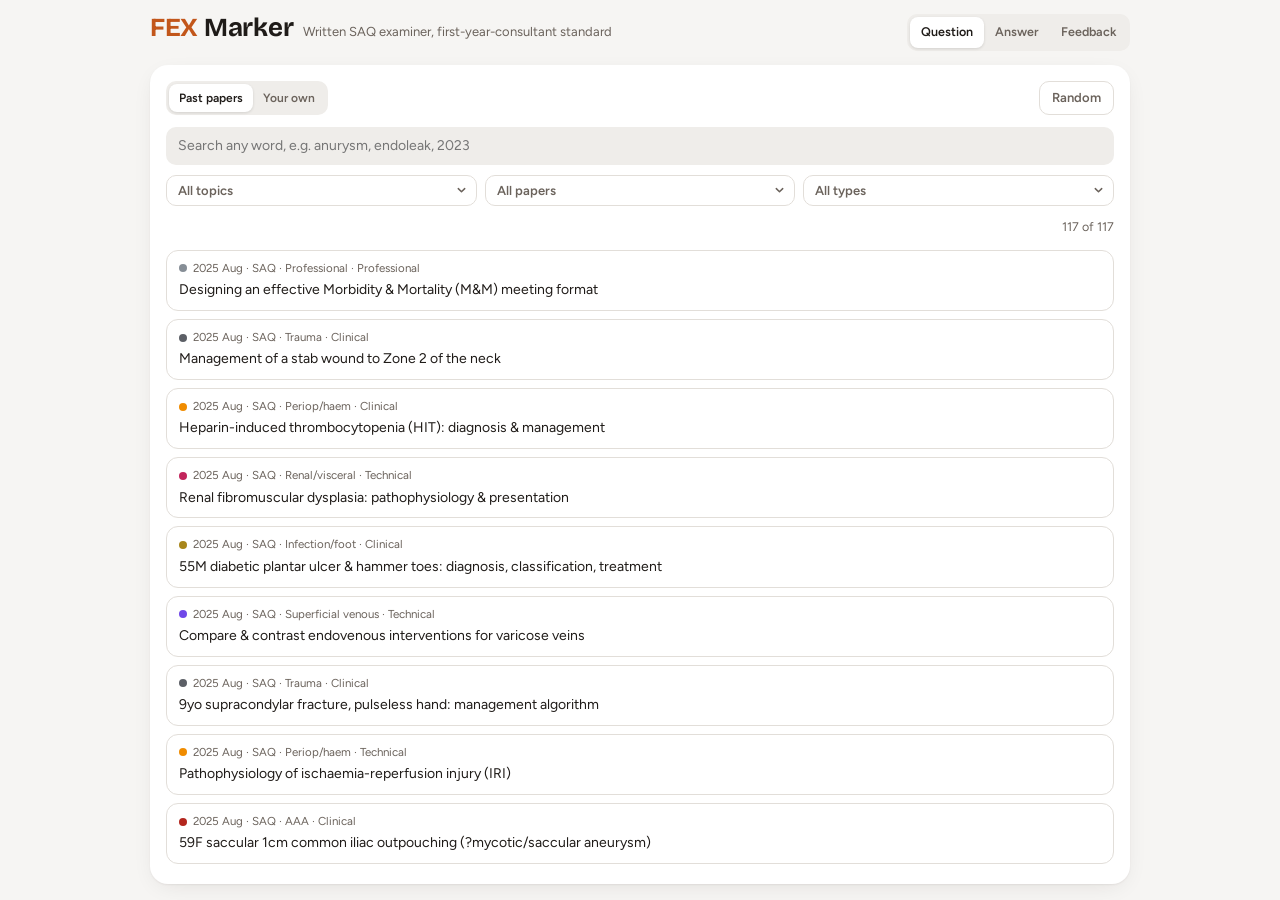
==== commit 62408d95: "FEX Marker: forgiving ranked search and Topic/Paper/Type dropdown filters Co-Authored-By: Claude Opu" ====
--- a/docs/fex-marker/index.html
+++ b/docs/fex-marker/index.html
@@ -26,13 +26,22 @@
 textarea.input { resize: none; }
 
 /* Question bank */
-.topics { display: flex; gap: 6px; overflow-x: auto; padding-bottom: 2px; scrollbar-width: none; flex: none; }
-.topics::-webkit-scrollbar { display: none; }
-.tp { flex: none; display: inline-flex; align-items: center; gap: 6px; border: 1.5px solid var(--line); background: var(--surface); border-radius: 99px; padding: 4px 10px 4px 8px; font-size: 12.5px; font-weight: 600; color: var(--muted); cursor: pointer; white-space: nowrap; transition: border-color .15s, background-color .15s, color .15s; }
-.tp i { width: 8px; height: 8px; border-radius: 50%; background: var(--c, var(--accent)); }
-.tp b { font: 500 11px var(--f-mono); color: var(--muted); }
-.tp[aria-pressed="true"] { border-color: var(--accent); background: var(--accent-soft); color: var(--fg); }
-.tp:focus-visible, .q:focus-visible, .input:focus-visible { outline: 2.5px solid var(--accent); outline-offset: 2px; }
+.filters { display: grid; grid-template-columns: repeat(3, minmax(0, 1fr)); gap: 8px; flex: none; }
+.sel { position: relative; display: block; min-width: 0; }
+.sel select { appearance: none; -webkit-appearance: none; width: 100%; font: 600 13px var(--f-body); color: var(--muted); background: var(--surface); border: 1.5px solid var(--line); border-radius: 10px; padding: 7px 28px 7px 11px; cursor: pointer; white-space: nowrap; overflow: hidden; text-overflow: ellipsis; transition: border-color .15s, background-color .15s, color .15s; }
+.sel select:hover { border-color: color-mix(in oklab, var(--accent) 45%, var(--line)); }
+.sel select:focus-visible { outline: 2.5px solid var(--accent); outline-offset: 2px; }
+.sel.on select { border-color: var(--accent); background: var(--accent-soft); color: var(--fg); }
+.sel svg { position: absolute; right: 10px; top: 50%; transform: translateY(-50%); pointer-events: none; color: var(--muted); }
+.fstate { display: flex; align-items: center; justify-content: space-between; gap: 8px; min-height: 24px; flex: none; }
+.fpills { display: flex; gap: 6px; flex-wrap: wrap; min-width: 0; }
+.fp { display: inline-flex; align-items: center; gap: 5px; border: 0; cursor: pointer; background: var(--accent-soft); color: var(--fg); border-radius: 99px; padding: 2px 9px; font-size: 12px; font-weight: 600; max-width: 180px; }
+.fp span { overflow: hidden; text-overflow: ellipsis; white-space: nowrap; }
+.fp b { font-weight: 600; color: var(--accent); }
+.fp:focus-visible { outline: 2.5px solid var(--accent); outline-offset: 2px; }
+.near { font-size: 12.5px; color: var(--muted); padding: 2px 2px 4px; }
+.empty .btn { margin-top: 10px; }
+.q:focus-visible, .input:focus-visible { outline: 2.5px solid var(--accent); outline-offset: 2px; }
 .qlist { overflow-y: auto; display: grid; gap: 8px; align-content: start; padding: 2px; margin: -2px; overscroll-behavior: contain; }
 .q { text-align: left; border: 1.5px solid var(--line); background: var(--surface); border-radius: 12px; padding: 9px 12px 10px; cursor: pointer; display: grid; gap: 4px; transition: border-color .15s, transform .12s; }
 .q:hover { border-color: color-mix(in oklab, var(--accent) 45%, var(--line)); }
@@ -68,6 +77,7 @@
 .draft span { flex: 1; }
 .status { display: flex; justify-content: space-between; gap: 10px; font-size: 12.5px; color: var(--muted); flex: none; }
 .status .over { color: var(--s4); font-weight: 600; }
+.notice { margin: -6px 0 0; font-size: 11.5px; color: var(--muted); flex: none; }
 .btn[disabled] { opacity: .4; cursor: default; }
 .actions.flat { border-top: 0; padding-top: 0; flex: none; }
 
@@ -117,6 +127,7 @@
   .answer { padding: 10px 12px; font-size: 14.5px; }
   .hide-sm { display: none; }
   .fb .pill { font-size: 11.5px; padding: 2px 6px; }
+  .fb .actions { flex-wrap: nowrap; } .fb .actions button { white-space: nowrap; } .fb #ftext { display: none; }
   .six .stat .k .kl { display: none; } .six .stat .k .ks { display: inline; }
 }
 </style>
@@ -142,11 +153,16 @@
         <button type="button" id="src-past" aria-pressed="true">Past papers</button>
         <button type="button" id="src-own" aria-pressed="false">Your own</button>
       </div>
-      <div class="row"><span class="muted" id="qcount"></span><button class="ghost" id="random" type="button">Random</button></div>
+      <button class="ghost" id="random" type="button" title="Pick a random question from the current results">Random</button>
     </div>
     <div id="pane-past" class="col view-inner" style="display:flex;flex-direction:column;gap:10px;min-height:0;flex:1">
-      <input class="input" id="search" type="search" placeholder="Search questions, e.g. endoleak, HIT, 2023" aria-label="Search questions" autocomplete="off">
-      <div class="topics" id="topics" role="group" aria-label="Filter by topic"></div>
+      <input class="input" id="search" type="search" placeholder="Search any word, e.g. anurysm, endoleak, 2023" aria-label="Search questions" autocomplete="off" spellcheck="false">
+      <div class="filters" role="group" aria-label="Filter questions">
+        <label class="sel" id="w-topic"><span class="sr">Topic</span><select id="f-topic"></select><svg width="11" height="11" viewBox="0 0 12 12" aria-hidden="true"><path d="M2.5 4.5 6 8l3.5-3.5" fill="none" stroke="currentColor" stroke-width="1.6" stroke-linecap="round" stroke-linejoin="round"/></svg></label>
+        <label class="sel" id="w-paper"><span class="sr">Paper</span><select id="f-paper"></select><svg width="11" height="11" viewBox="0 0 12 12" aria-hidden="true"><path d="M2.5 4.5 6 8l3.5-3.5" fill="none" stroke="currentColor" stroke-width="1.6" stroke-linecap="round" stroke-linejoin="round"/></svg></label>
+        <label class="sel" id="w-type"><span class="sr">Type</span><select id="f-type"></select><svg width="11" height="11" viewBox="0 0 12 12" aria-hidden="true"><path d="M2.5 4.5 6 8l3.5-3.5" fill="none" stroke="currentColor" stroke-width="1.6" stroke-linecap="round" stroke-linejoin="round"/></svg></label>
+      </div>
+      <div class="fstate"><div class="fpills" id="fpills"></div><span class="muted" id="qcount"></span></div>
       <div class="qlist fill" id="qlist" role="list"></div>
     </div>
     <div id="pane-own" hidden style="display:flex;flex-direction:column;gap:10px;min-height:0;flex:1">
@@ -177,6 +193,7 @@
     <div class="draft" id="draft" hidden><span id="draft-t">Unsent draft found.</span><button class="link" id="draft-r" type="button">Restore</button><button class="link" id="draft-d" type="button">Discard</button></div>
     <textarea class="input answer fill" id="answer" spellcheck="true" placeholder="Write or paste your answer. Frame the problem, then work through it as you would in the exam." aria-label="Your answer"></textarea>
     <div class="status"><span id="wc">0 words</span><span id="quota"></span></div>
+    <p class="notice">Answers and feedback are saved anonymously to support research and improve the marker. No names are recorded.</p>
     <div class="actions flat">
       <button class="ghost" id="reset" type="button"><svg width="14" height="14" viewBox="0 0 16 16" aria-hidden="true"><path d="M3 8a5 5 0 1 0 1.5-3.6M3 2.5v2.8h2.8" fill="none" stroke="currentColor" stroke-width="1.6" stroke-linecap="round" stroke-linejoin="round"/></svg>Reset</button>
       <button class="btn" id="submit" type="button" disabled>Submit for marking</button>
@@ -210,7 +227,7 @@
         <button class="ghost" id="again" type="button">Revise answer</button>
         <button class="ghost hide-sm" id="newq" type="button">New question</button>
       </div>
-      <div class="row"><span class="ftext" id="ftext"></span><button class="btn" id="copyfb" type="button" disabled>Copy</button></div>
+      <div class="row"><span class="ftext" id="ftext"></span><button class="ghost" id="copyfb" type="button" disabled>Copy</button><button class="btn" id="dlword" type="button" disabled title="Download your answer and feedback as a Word document"><span class="kl">Download .docx</span><span class="ks">Word</span></button></div>
     </div>
   </section>
 </div>
@@ -249,53 +266,160 @@
   var MON = { April: "Apr", August: "Aug", September: "Sep" };
 
   /* ---------- state ---------- */
-  var S = { bank: null, topic: "All", query: "", src: "past", q: null, mode: "untimed", t0: null, acc: 0, running: false, locked: false, ctl: null, raw: "", parsed: null, sub: "verdict", startedAt: 0, meta: null };
+  var S = { bank: null, query: "", src: "past", q: null, mode: "untimed", t0: null, acc: 0, running: false, locked: false, ctl: null, raw: "", parsed: null, sub: "verdict", startedAt: 0, meta: null };
   var show = FT.tabs(function (v) { if (v === "answer") setTimeout(function () { if (!S.locked) $("answer").focus({ preventScroll: true }); }, 30); });
 
   /* ---------- question bank ---------- */
   function load() {
     fetch("bank.json", { cache: "no-cache" }).then(function (r) { return r.json(); }).then(function (b) {
-      S.bank = b; renderTopics(); renderList();
+      S.bank = b; indexBank(); renderFilters(); renderList();
     }).catch(function () { $("qlist").innerHTML = '<p class="empty">The question bank did not load. Refresh to try again, or paste your own question.</p>'; });
   }
-  function renderTopics() {
-    var t = S.bank.topics, keys = Object.keys(t).sort(function (a, b) { return t[b].count - t[a].count; });
-    var html = '<button class="tp" type="button" data-t="All" aria-pressed="true"><i style="--c:var(--fg)"></i>All<b>' + S.bank.questions.length + "</b></button>";
-    keys.forEach(function (k) { html += '<button class="tp" type="button" data-t="' + esc(k) + '" aria-pressed="false" title="' + esc(k) + '"><i style="--c:' + t[k].color + '"></i>' + esc(SHORT[k] || k) + "<b>" + t[k].count + "</b></button>"; });
-    $("topics").innerHTML = html;
-  }
-  $("topics").addEventListener("click", function (e) {
-    var b = e.target.closest(".tp"); if (!b) return;
-    S.topic = b.dataset.t;
-    $("topics").querySelectorAll(".tp").forEach(function (x) { x.setAttribute("aria-pressed", x === b); });
-    renderList();
-  });
-  $("search").addEventListener("input", function () { S.query = this.value.trim().toLowerCase(); renderList(); });
+  /* ---------- forgiving search ---------- */
+  var STOP = {}; "a an and are as at be by for from how in into is it its of on or that the this to with your you what which when who why describe discuss outline explain list write notes short note give briefly including include patient patients year old man woman male female presents presenting".split(" ").forEach(function (w) { STOP[w] = 1; });
+  var ABBR = { aaa: "abdominal aortic aneurysm", raaa: "ruptured abdominal aortic aneurysm", taaa: "thoracoabdominal aortic aneurysm", evar: "endovascular aneurysm repair", tevar: "thoracic endovascular aortic repair", fevar: "fenestrated endovascular", cea: "carotid endarterectomy", cas: "carotid stenting", tcar: "transcarotid", tia: "transient ischemic attack", dvt: "deep vein thrombosis", pe: "pulmonary embolism", vte: "venous thromboembolism", hit: "heparin induced thrombocytopenia", clti: "chronic limb threatening ischemia", cli: "critical limb ischemia", pad: "peripheral arterial disease", ali: "acute limb ischemia", tos: "thoracic outlet syndrome", avf: "arteriovenous fistula", avg: "arteriovenous graft", svt: "superficial vein thrombosis", ivc: "inferior vena cava", sma: "superior mesenteric artery", ami: "acute mesenteric ischemia", cmi: "chronic mesenteric ischemia", ras: "renal artery stenosis", fmd: "fibromuscular dysplasia", dfu: "diabetic foot ulcer", gsv: "great saphenous vein", ssv: "small saphenous vein", sfj: "saphenofemoral junction", mm: "morbidity mortality", btai: "blunt thoracic aortic injury", sci: "spinal cord ischemia", abi: "ankle brachial index", ct: "computed tomography", cta: "computed tomography angiography", mra: "magnetic resonance angiography", us: "ultrasound", paes: "popliteal artery entrapment", gca: "giant cell arteritis", ckd: "chronic kidney disease", esrf: "end stage renal failure", rrt: "renal replacement therapy", nsaid: "anti inflammatory" };
+  function norm(w) {
+    w = w.toLowerCase().replace(/ae/g, "e").replace(/oe/g, "e");
+    if (w.length > 4) w = w.replace(/ies$/, "y").replace(/(?:es|s)$/, "");
+    return w;
+  }
+  function wordsOf(t) { return t.toLowerCase().replace(/m\s*&\s*m/g, " mm ").replace(/[^a-z0-9]+/g, " ").trim().split(/\s+/).filter(Boolean); }
+  function tokensOf(t) {
+    var out = [];
+    wordsOf(t).forEach(function (w) {
+      out.push(norm(w));
+      if (ABBR[w]) ABBR[w].split(" ").forEach(function (x) { out.push(norm(x)); });
+    });
+    return out;
+  }
+  function dl(a, b, max) { /* Damerau-Levenshtein with early exit */
+    if (Math.abs(a.length - b.length) > max) return max + 1;
+    var d = [], i, j;
+    for (i = 0; i <= a.length; i++) { d[i] = [i]; }
+    for (j = 1; j <= b.length; j++) d[0][j] = j;
+    for (i = 1; i <= a.length; i++) {
+      var rowMin = 99;
+      for (j = 1; j <= b.length; j++) {
+        var c = a[i - 1] === b[j - 1] ? 0 : 1;
+        d[i][j] = Math.min(d[i - 1][j] + 1, d[i][j - 1] + 1, d[i - 1][j - 1] + c);
+        if (i > 1 && j > 1 && a[i - 1] === b[j - 2] && a[i - 2] === b[j - 1]) d[i][j] = Math.min(d[i][j], d[i - 2][j - 2] + 1);
+        rowMin = Math.min(rowMin, d[i][j]);
+      }
+      if (rowMin > max) return max + 1;
+    }
+    return d[a.length][b.length];
+  }
+  function indexBank() {
+    S.bank.questions.forEach(function (x) {
+      var all = tokensOf([x.verbatim, x.stem, (x.tags || []).join(" "), x.topic, SHORT[x.topic] || "", x.type || "", x.fmt, x.sitting, String(x.year)].join(" "));
+      x._tok = {}; all.forEach(function (t) { x._tok[t] = 1; });
+      x._list = Object.keys(x._tok);
+      x._stem = {}; tokensOf(x.stem).forEach(function (t) { x._stem[t] = 1; });
+    });
+  }
+  function wordScore(x, w) { /* best match of one query word against a question */
+    if (x._tok[w]) return x._stem[w] ? 4 : 3;
+    if (/^\d+$/.test(w)) return 0;
+    var best = 0, max = w.length >= 8 ? 2 : w.length >= 4 ? 1 : 0;
+    for (var i = 0; i < x._list.length; i++) {
+      var t = x._list[i];
+      if (w.length >= 3 && t.indexOf(w) === 0) { best = Math.max(best, 2); continue; }
+      if (w.length >= 4 && t.indexOf(w) > 0) { best = Math.max(best, 2); continue; }
+      if (max && best < 1 && dl(w, t, max) <= max) best = 1;
+    }
+    return best;
+  }
+  function termScore(x, term) { /* a term matches as itself or, for abbreviations, as all its expansion words */
+    var s = wordScore(x, term.w);
+    if (term.alt) { var m = 9; term.alt.forEach(function (a) { m = Math.min(m, wordScore(x, a)); }); if (m > s) s = m; }
+    return s;
+  }
+  function queryTerms(q) {
+    return wordsOf(q).filter(function (w) { return !STOP[w]; }).map(function (w) {
+      return { w: norm(w), alt: ABBR[w] ? ABBR[w].split(" ").map(norm) : null };
+    });
+  }
+  function search(list, q) { /* returns {hits:[...], near:bool} */
+    var terms = queryTerms(q);
+    if (!terms.length) return { hits: list.slice().sort(function (a, b) { return b.id - a.id; }), near: false };
+    var scored = list.map(function (x) {
+      var tot = 0, n = 0;
+      terms.forEach(function (t) { var v = termScore(x, t); if (v) { n++; tot += v; } });
+      return { x: x, n: n, s: tot };
+    }).filter(function (r) { return r.n > 0; });
+    var all = scored.filter(function (r) { return r.n === terms.length; });
+    var use = all.length ? all : scored;
+    use.sort(function (a, b) { return b.n - a.n || b.s - a.s || b.x.id - a.x.id; });
+    return { hits: use.slice(0, all.length ? use.length : 12).map(function (r) { return r.x; }), near: !all.length && use.length > 0 };
+  }
+
+  /* ---------- filters ---------- */
+  var F = { topic: "", paper: "", type: "" };
+  function renderFilters() {
+    var b = S.bank, t = b.topics;
+    var keys = Object.keys(t).sort(function (a, c) { return t[c].count - t[a].count; });
+    $("f-topic").innerHTML = '<option value="">All topics</option>' + keys.map(function (k) { var sh = SHORT[k] || k; return '<option value="' + esc(k) + '">' + esc(sh) + (sh !== k ? " · " + esc(k) : "") + " (" + t[k].count + ")</option>"; }).join("");
+    var years = {}; b.questions.forEach(function (x) { (years[x.year] = years[x.year] || {})[x.sitting] = 1; });
+    $("f-paper").innerHTML = '<option value="">All papers</option>' + Object.keys(years).sort().reverse().map(function (y) {
+      var sits = Object.keys(years[y]).sort(function (a, c) { return a === "April" ? -1 : c === "April" ? 1 : 0; });
+      return '<optgroup label="' + y + '">' + (sits.length > 1 ? '<option value="y:' + y + '">' + y + " · both sittings</option>" : "") +
+        sits.map(function (si) { return '<option value="s:' + y + " " + si + '">' + y + " " + si + "</option>"; }).join("") + "</optgroup>";
+    }).join("");
+    $("f-type").innerHTML = '<option value="">All types</option><option>Clinical</option><option>Technical</option><option>Professional</option><option value="Essay">Essay (4-part)</option>';
+    syncFilters();
+  }
+  function syncFilters() {
+    $("f-topic").value = F.topic; $("f-paper").value = F.paper; $("f-type").value = F.type;
+    $("w-topic").classList.toggle("on", !!F.topic); $("w-paper").classList.toggle("on", !!F.paper); $("w-type").classList.toggle("on", !!F.type);
+    var pills = [];
+    if (F.topic) pills.push(["topic", SHORT[F.topic] || F.topic]);
+    if (F.paper) pills.push(["paper", F.paper.slice(2)]);
+    if (F.type) pills.push(["type", F.type === "Essay" ? "Essays" : F.type]);
+    $("fpills").innerHTML = pills.map(function (p) { return '<button class="fp" type="button" data-f="' + p[0] + '" aria-label="Remove filter ' + esc(p[1]) + '"><span>' + esc(p[1]) + "</span><b>×</b></button>"; }).join("");
+  }
+  ["topic", "paper", "type"].forEach(function (k) {
+    $("f-" + k).addEventListener("change", function () { F[k] = this.value; syncFilters(); renderList(); });
+  });
+  $("fpills").addEventListener("click", function (e) { var b = e.target.closest(".fp"); if (!b) return; F[b.dataset.f] = ""; syncFilters(); renderList(); });
+  function passes(x) {
+    if (F.topic && x.topic !== F.topic) return false;
+    if (F.paper) { var v = F.paper.slice(2); if (F.paper[0] === "y" ? String(x.year) !== v : x.year + " " + x.sitting !== v) return false; }
+    if (F.type) { if (F.type === "Essay" ? x.fmt !== "Essay" : x.type !== F.type) return false; }
+    return true;
+  }
+  function clearFilters() { F.topic = F.paper = F.type = ""; syncFilters(); renderList(); }
+  var searchT = null;
+  $("search").addEventListener("input", function () { var v = this.value; clearTimeout(searchT); searchT = setTimeout(function () { S.query = v.trim(); renderList(); }, 80); });
   function filtered() {
-    if (!S.bank) return [];
-    var q = S.query;
-    return S.bank.questions.filter(function (x) {
-      if (S.topic !== "All" && x.topic !== S.topic) return false;
-      if (!q) return true;
-      return (x.stem + " " + x.verbatim + " " + (x.tags || []).join(" ") + " " + x.year + " " + x.sitting + " " + x.topic).toLowerCase().indexOf(q) >= 0;
-    }).sort(function (a, b) { return b.id - a.id; });
+    if (!S.bank) return { hits: [], near: false };
+    return search(S.bank.questions.filter(passes), S.query);
   }
   function label(x) { return x.year + " " + (MON[x.sitting] || x.sitting) + " · " + (x.fmt === "Essay" ? "Essay · " + x.parts + " parts" : "SAQ"); }
   function renderList() {
-    var list = filtered(), t = S.bank.topics;
-    $("qcount").textContent = list.length + " of " + S.bank.questions.length;
-    if (!list.length) { $("qlist").innerHTML = '<p class="empty">No questions match. Clear the search or pick another topic.</p>'; return; }
-    $("qlist").innerHTML = list.map(function (x) {
+    var r = filtered(), list = r.hits, t = S.bank.topics, total = S.bank.questions.length;
+    var filt = F.topic || F.paper || F.type;
+    $("qcount").textContent = (r.near ? "closest " + list.length : list.length + " of " + total);
+    if (!list.length) {
+      var other = filt && S.query ? search(S.bank.questions, S.query) : null;
+      var where = [F.topic && (SHORT[F.topic] || F.topic), F.paper && F.paper.slice(2), F.type].filter(Boolean).join(", ");
+      $("qlist").innerHTML = '<div class="empty">' + (other && other.hits.length
+        ? "No matches in " + esc(where) + ". " + other.hits.length + (other.near ? " close" : "") + " match" + (other.hits.length === 1 ? "" : "es") + " without filters."
+        : filt ? "No questions in " + esc(where) + (S.query ? " match that search." : ".") : "Nothing matches that search. Try fewer or shorter words.") +
+        (filt ? '<br><button class="btn" type="button" id="clearf">Clear filters</button>' : "") + "</div>";
+      var c = $("clearf"); if (c) c.onclick = clearFilters;
+      return;
+    }
+    $("qlist").innerHTML = (r.near ? '<p class="near">No question contains every word. Closest questions:</p>' : "") + list.map(function (x) {
       var on = S.q && S.q.id === x.id ? " on" : "";
       return '<button class="q' + on + '" type="button" role="listitem" data-id="' + x.id + '">' +
         '<span class="meta"><i style="--c:' + t[x.topic].color + '"></i>' + esc(label(x)) + ' · ' + esc(SHORT[x.topic] || x.topic) +
-        (x.hasScheme ? "" : ' <span class="tag">unverified</span>') + "</span>" +
+        (x.type ? " · " + esc(x.type) : "") + (x.hasScheme ? "" : ' <span class="tag">unverified</span>') + "</span>" +
         '<span class="stem">' + esc(x.stem) + "</span></button>";
     }).join("");
   }
   $("qlist").addEventListener("click", function (e) { var b = e.target.closest(".q"); if (b) openQ(+b.dataset.id, b); });
   $("random").addEventListener("click", function () {
-    var l = filtered(); if (!l.length) return;
+    var l = filtered().hits; if (!l.length) { FT.toast("No questions in the current filters"); return; }
     var x = l[Math.floor(Math.random() * l.length)]; openQ(x.id, $("random"));
   });
 
@@ -326,7 +450,7 @@
     $("src-past").setAttribute("aria-pressed", s === "past"); $("src-own").setAttribute("aria-pressed", s === "own");
     $("pane-past").hidden = s !== "past"; $("pane-own").hidden = s !== "own";
     $("pane-past").style.display = s === "past" ? "flex" : "none"; $("pane-own").style.display = s === "own" ? "flex" : "none";
-    $("random").hidden = s !== "past"; $("qcount").hidden = s !== "past";
+    $("random").hidden = s !== "past";
     if (s === "own") setTimeout(function () { $("ownq").focus(); }, 20);
   }
   $("src-past").addEventListener("click", function () { setSrc("past"); });
@@ -559,7 +683,8 @@
     S.raw = ""; S.parsed = null; S.err = null; lastVerdict = null; S.startedAt = Date.now();
     S.meta = { verified: S.q.kind === "past" && S.q.x.hasScheme, timeLabel: timed ? (S.mode === "countdown" ? (el > allowance() ? "Over by " + fmt(el - allowance()).replace("+", "") : fmt(el) + " used") : fmt(el) + " taken") : "", over: timed && S.mode === "countdown" && el > allowance() };
     S.ctl = new AbortController(); updateSubmit();
-    $("copyfb").disabled = true; $("ftext").textContent = "";
+    $("copyfb").disabled = true; $("dlword").disabled = true; $("ftext").textContent = "";
+    S.answer = answer; S.submittedAt = new Date();
     renderHero(null, true); renderSix(null); setSub("full"); show("feedback");
     var tickT = setInterval(function () { if (!S.raw && S.ctl) $("ftext").textContent = Math.round((Date.now() - S.startedAt) / 1000) + " s"; }, 1000);
     fetch(API + "/api/mark", { method: "POST", headers: { "Content-Type": "application/json" }, body: JSON.stringify(body), signal: S.ctl.signal })
@@ -616,7 +741,7 @@
   function finish() {
     if (!S.parsed) S.parsed = parseBlock(S.raw);
     renderHero(S.parsed, false); renderSix(S.parsed);
-    $("copyfb").disabled = !S.raw;
+    $("copyfb").disabled = !S.raw; $("dlword").disabled = !S.raw;
     var sec = S.parsed.sections || {};
     S.ctl = null;
     setSub(!S.parsed.parseOk ? "full" : (sec.redFlags && sec.redFlags.length) ? "flags" : "verdict");
@@ -632,9 +757,79 @@
       S.err = msg;
     } else {
       FT.toast("Connection dropped"); $("ftext").textContent = "Partial feedback";
-      $("copyfb").disabled = false;
+      $("copyfb").disabled = false; $("dlword").disabled = false;
     }
     $("sr").textContent = msg;
+  }
+
+
+  /* ---------- Word export (docx library loaded on first use) ---------- */
+  var docxLib = null;
+  function loadDocx() {
+    if (window.docx && window.docx.Packer) return Promise.resolve(window.docx);
+    if (docxLib) return docxLib;
+    docxLib = new Promise(function (res, rej) {
+      var sc = document.createElement("script");
+      sc.src = "https://cdn.jsdelivr.net/npm/docx@9.5.1/dist/index.iife.js";
+      sc.onload = function () { window.docx && window.docx.Packer ? res(window.docx) : rej(new Error("docx missing")); };
+      sc.onerror = function () { docxLib = null; rej(new Error("load failed")); };
+      document.head.appendChild(sc);
+    });
+    return docxLib;
+  }
+  $("dlword").addEventListener("click", function () {
+    var btn = this; if (!S.raw) return;
+    btn.disabled = true; var label = btn.innerHTML; btn.textContent = "Preparing…";
+    loadDocx().then(buildDocx).then(function (r) {
+      var a = document.createElement("a"); a.href = URL.createObjectURL(r.blob); a.download = r.name;
+      document.body.appendChild(a); a.click(); setTimeout(function () { URL.revokeObjectURL(a.href); a.remove(); }, 4000);
+      FT.toast("Downloaded " + r.name);
+    }).catch(function (e) { console.error("docx export failed", e); FT.toast("Download failed. Use Copy instead."); })
+      .then(function () { btn.disabled = false; btn.innerHTML = label; });
+  });
+  function buildDocx(D) {
+    var p = S.parsed || parseBlock(S.raw), sec = p.sections || {};
+    var F = "Calibri", ACC = "C2561A", MUT = "6B635C";
+    var run = function (t, o) { o = o || {}; return new D.TextRun({ text: t, bold: o.b, italics: o.i, color: o.c, size: o.s, font: F }); };
+    var para = function (t, o) { o = o || {}; return new D.Paragraph({ children: [run(t, o)], spacing: { after: o.after == null ? 120 : o.after } }); };
+    var head = function (t) { return new D.Paragraph({ heading: D.HeadingLevel.HEADING_2, spacing: { before: 280, after: 120 }, children: [run(t, { b: true, c: "1F1B18", s: 26 })] }); };
+    var bullets = function (items, empty) {
+      if (!items || !items.length) return [para(empty, { i: true, c: MUT })];
+      return items.map(function (x) { return new D.Paragraph({ bullet: { level: 0 }, spacing: { after: 80 }, children: [run(x)] }); });
+    };
+    var lines = function (t) { return t.split(/\n+/).filter(function (x) { return x.trim(); }).map(function (x) { return para(x.trim()); }); };
+    var q = S.q.kind === "past" ? S.q.x : null;
+    var meta = [q ? label(q) + " · " + q.topic : "Your own question", "Marked " + S.submittedAt.toLocaleString(undefined, { day: "numeric", month: "short", year: "numeric", hour: "2-digit", minute: "2-digit" })];
+    if (S.meta && S.meta.timeLabel) meta.push(S.meta.timeLabel);
+    meta.push(words(S.answer) + " words");
+    var total = 0, n = 0; DIMS.forEach(function (d) { if (p.scores[d[0]]) { total += p.scores[d[0]].score; n++; } });
+    var cell = function (t, o) { return new D.TableCell({ margins: { top: 60, bottom: 60, left: 100, right: 100 }, children: [para(t, Object.assign({ after: 0 }, o || {}))] }); };
+    var rows = [new D.TableRow({ tableHeader: true, children: [cell("Dimension", { b: true }), cell("Score", { b: true }), cell("Examiner's comment", { b: true })] })];
+    var NAMES = { "1": "D1 Accuracy & Safety", "2": "D2 Coverage", "3": "D3 Synthesis & Rationale", "4": "D4 Structure & Communication", "5": "D5 Conciseness & Economy", "6": "D6 Evidence & Depth" };
+    DIMS.forEach(function (d) { var sc = p.scores[d[0]]; rows.push(new D.TableRow({ children: [cell(NAMES[d[0]]), cell(sc ? sc.score + "/4" : "–"), cell(sc ? sc.phrase : "")] })); });
+    var VC = { PASS: "3C8F5E", BORDERLINE: "A98310", FAIL: "C23B29" };
+    var children = [
+      new D.Paragraph({ spacing: { after: 60 }, children: [run("FEX ", { b: true, c: ACC, s: 40 }), run("Marker feedback", { b: true, s: 40 })] }),
+      para(meta.join("  ·  "), { c: MUT, s: 20, after: 240 }),
+      head("Question")].concat(lines(q ? q.verbatim : S.q.text), [
+      head("Your answer")], lines(S.answer), [
+      head("Verdict"),
+      new D.Paragraph({ spacing: { after: 120 }, children: [run(p.verdict || "Not parsed", { b: true, c: VC[p.verdict] || MUT, s: 28 }), run(n === 6 ? "   " + total + " of 24" : "", { c: MUT, s: 22 })] }),
+      para(p.rationale ? p.rationale.charAt(0).toUpperCase() + p.rationale.slice(1) : ""),
+      para([p.type, p.domain ? p.domain.code + " " + p.domain.name : "", p.domain && p.domain.refs].filter(Boolean).join("  ·  "), { c: MUT, s: 20 }),
+      new D.Table({ width: { size: 100, type: D.WidthType.PERCENTAGE }, rows: rows }),
+      head("Safety red flags")], bullets(sec.redFlags, "None identified."), [
+      head("Would change the verdict")], bullets(sec.change, "None."), [
+      head("To turn this into a pass")], bullets(sec.toPass, "Already a pass."), [
+      head("Defensible alternatives credited")], bullets(sec.alternatives, "None noted."), [
+      head("Would strengthen")], bullets(sec.strengthen, "Nothing further."), [
+      head("Source notes")], bullets(sec.sources, "None."), [
+      para(S.meta && S.meta.verified ? "Citations checked against a marking scheme built from Rutherford 11e and the scoped sources." : "Citations not verified against the library: this question had no prepared marking scheme.", { i: true, c: MUT, s: 18 }),
+      para("FEX Marker is a study aid that marks to the first-year-consultant standard. It is not an official RACS mark.", { i: true, c: MUT, s: 18 })
+    ]);
+    var doc = new D.Document({ creator: "FEX Marker", title: "FEX Marker feedback", styles: { default: { document: { run: { font: F, size: 22 } } } }, sections: [{ properties: { page: { margin: { top: 1000, bottom: 1000, left: 1100, right: 1100 } } }, children: children }] });
+    var name = "FEX-" + (q ? q.year + "-" + (MON[q.sitting] || q.sitting) + "-Q" + q.id : "custom") + "-" + (p.verdict || "feedback").toLowerCase() + ".docx";
+    return D.Packer.toBlob(doc).then(function (blob) { return { blob: blob, name: name }; });
   }
 
   /* ---------- actions ---------- */
@@ -656,9 +851,9 @@
     $("fb").style.setProperty("--stage", "var(--s5)");
     $("verdict").textContent = "No answer marked yet"; $("rationale").textContent = "Choose a question, write your answer, then submit it for marking.";
     $("pills").innerHTML = ""; $("arc").style.strokeDashoffset = "351.86"; $("total").textContent = "–"; $("total")._v = null;
-    $("ftext").textContent = ""; $("copyfb").disabled = true; renderSix(null); setSub("verdict");
-    S.topic = "All"; S.query = ""; $("search").value = ""; setSrc("past");
-    if (S.bank) { renderTopics(); renderList(); }
+    $("ftext").textContent = ""; $("copyfb").disabled = true; $("dlword").disabled = true; renderSix(null); setSub("verdict");
+    S.query = ""; $("search").value = ""; F.topic = F.paper = F.type = ""; setSrc("past");
+    if (S.bank) { syncFilters(); renderList(); }
   }
 
   FT.fresh(resetAll);
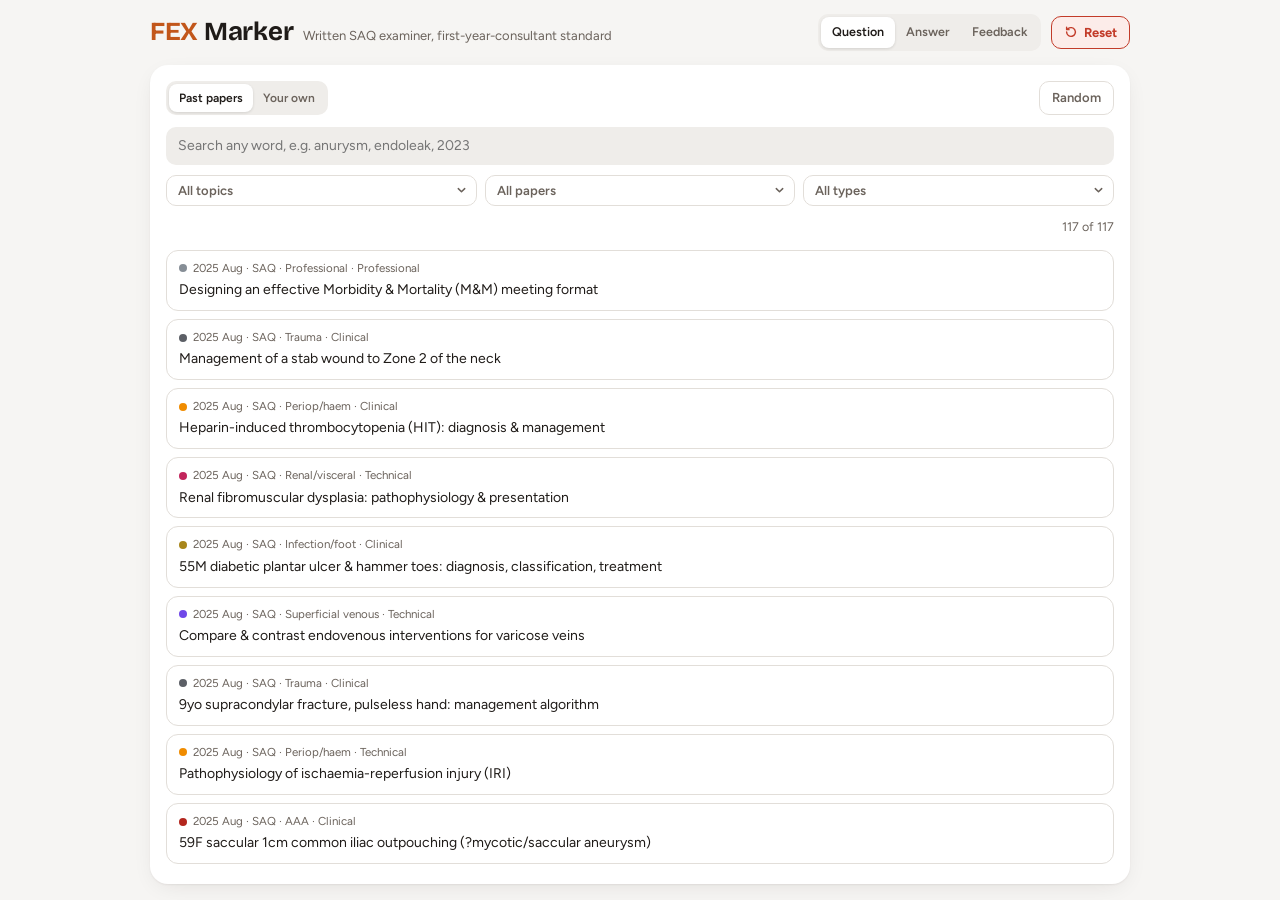
==== commit f45677f4: "FEX Marker: persistent red Reset in the header with tap-again confirm Co-Authored-By: Claude Opus 5." ====
--- a/docs/fex-marker/index.html
+++ b/docs/fex-marker/index.html
@@ -130,6 +130,21 @@
   .fb .actions { flex-wrap: nowrap; } .fb .actions button { white-space: nowrap; } .fb #ftext { display: none; }
   .six .stat .k .kl { display: none; } .six .stat .k .ks { display: inline; }
 }
+
+/* Header with a persistent Reset (visible on every tab) */
+.top { display: grid; grid-template-columns: minmax(0, 1fr) auto auto; grid-template-areas: "brand tabs reset"; align-items: center; column-gap: 10px; row-gap: 6px; }
+.top .brand { grid-area: brand; min-width: 0; } .top .tabs { grid-area: tabs; } .top .resetb { grid-area: reset; }
+.resetb { display: inline-flex; align-items: center; gap: 6px; cursor: pointer; border: 1.5px solid var(--s4); background: color-mix(in oklab, var(--s4) 10%, var(--surface)); color: var(--s4); border-radius: 10px; padding: 6px 12px; font-weight: 700; font-size: 13px; white-space: nowrap; transition: background-color .15s, color .15s, transform .12s; }
+.resetb:hover { background: color-mix(in oklab, var(--s4) 18%, var(--surface)); }
+.resetb:active { transform: scale(.97); }
+.resetb:focus-visible { outline: 2.5px solid var(--s4); outline-offset: 2px; }
+.resetb.confirm { background: var(--s4); color: var(--surface); }
+.resetb.spin svg { transition: transform .45s ease; transform: rotate(-300deg); }
+@media (max-width: 600px) {
+  .top { grid-template-columns: minmax(0, 1fr) auto; grid-template-areas: "brand reset" "tabs tabs"; }
+  .top .tabs { justify-self: stretch; display: flex; } .top .tabs button { flex: 1; }
+  .resetb { padding: 5px 10px; font-size: 12.5px; }
+}
 </style>
 </head>
 <body>
@@ -144,6 +159,7 @@
       <button role="tab" data-view="answer" aria-selected="false">Answer</button>
       <button role="tab" data-view="feedback" aria-selected="false">Feedback</button>
     </div>
+    <button class="resetb" id="reset" type="button" title="Clear the question, answer, timer and feedback"><svg width="14" height="14" viewBox="0 0 16 16" aria-hidden="true"><path d="M3 8a5 5 0 1 0 1.5-3.6M3 2.5v2.8h2.8" fill="none" stroke="currentColor" stroke-width="1.6" stroke-linecap="round" stroke-linejoin="round"/></svg><span class="rl">Reset</span></button>
   </header>
 
   <!-- Question -->
@@ -195,7 +211,7 @@
     <div class="status"><span id="wc">0 words</span><span id="quota"></span></div>
     <p class="notice">Answers and feedback are saved anonymously to support research and improve the marker. No names are recorded.</p>
     <div class="actions flat">
-      <button class="ghost" id="reset" type="button"><svg width="14" height="14" viewBox="0 0 16 16" aria-hidden="true"><path d="M3 8a5 5 0 1 0 1.5-3.6M3 2.5v2.8h2.8" fill="none" stroke="currentColor" stroke-width="1.6" stroke-linecap="round" stroke-linejoin="round"/></svg>Reset</button>
+      <span></span>
       <button class="btn" id="submit" type="button" disabled>Submit for marking</button>
     </div>
   </section>
@@ -839,9 +855,18 @@
   });
   $("again").addEventListener("click", function () { show("answer"); });
   $("newq").addEventListener("click", function () { resetAll(); show("question"); });
+  var resetArm = null;
+  function hasWork() { return !!(S.q || $("answer").value.trim() || $("ownq").value.trim() || S.raw || S.ctl || S.query || F.topic || F.paper || F.type || elapsed() > 0); }
+  function disarmReset() { clearTimeout(resetArm); resetArm = null; $("reset").classList.remove("confirm"); $("reset").querySelector(".rl").textContent = "Reset"; }
   $("reset").addEventListener("click", function () {
-    var b = this; b.classList.add("spin"); setTimeout(function () { b.classList.remove("spin"); }, 450);
-    resetAll(); FT.toast("Cleared");
+    var b = this;
+    if (!resetArm && hasWork() && !/^\s*$/.test($("answer").value + (S.raw || "")) ) {
+      b.classList.add("confirm"); b.querySelector(".rl").textContent = "Tap again to clear";
+      resetArm = setTimeout(disarmReset, 3000); return;
+    }
+    disarmReset();
+    b.classList.add("spin"); setTimeout(function () { b.classList.remove("spin"); }, 450);
+    resetAll(); show("question"); FT.toast("Cleared. Choose a question to start again");
   });
   function resetAll() {
     if (S.ctl) { try { S.ctl.abort(); } catch (e) {} S.ctl = null; }
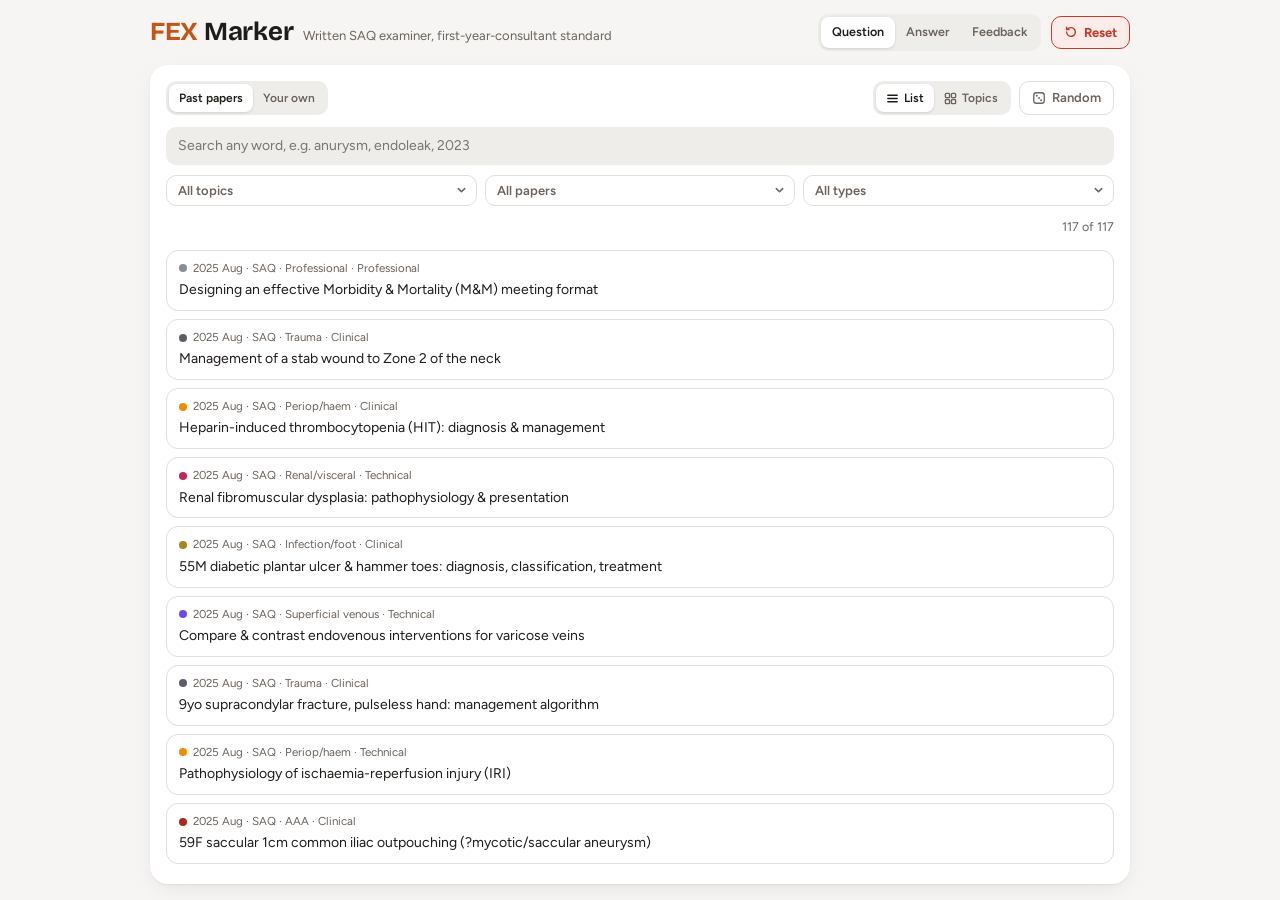
==== commit 0fa3d70a: "FEX Marker: List/Topics toggle with topic cards and year-grouped questions Co-Authored-By: Claude Op" ====
--- a/docs/fex-marker/index.html
+++ b/docs/fex-marker/index.html
@@ -145,6 +145,45 @@
   .top .tabs { justify-self: stretch; display: flex; } .top .tabs button { flex: 1; }
   .resetb { padding: 5px 10px; font-size: 12.5px; }
 }
+
+/* List / Topics browse modes */
+.qtools { gap: 8px; flex-wrap: nowrap; }
+#vmode button { display: inline-flex; align-items: center; gap: 5px; }
+#random { gap: 6px; }
+.tgrid { overflow-y: auto; display: grid; grid-template-columns: repeat(4, minmax(0, 1fr)); gap: 10px; align-content: start; padding: 2px; margin: -2px; overscroll-behavior: contain; }
+.tcard { position: relative; text-align: left; cursor: pointer; border: 1.5px solid var(--line); background: var(--surface); border-radius: 12px; padding: 11px 12px 11px 16px; display: grid; gap: 6px; min-height: 108px; overflow: hidden; transition: border-color .15s, transform .12s, box-shadow .15s; }
+.tcard::before { content: ""; position: absolute; left: 0; top: 0; bottom: 0; width: 5px; background: var(--c); }
+.tcard:hover { border-color: color-mix(in oklab, var(--c) 55%, var(--line)); box-shadow: 0 4px 16px -8px color-mix(in oklab, var(--c) 60%, transparent); }
+.tcard:active { transform: scale(.98); }
+.tcard:focus-visible { outline: 2.5px solid var(--accent); outline-offset: 2px; }
+.tcard .tn { font: 700 14.5px/1.25 var(--f-display); display: -webkit-box; -webkit-line-clamp: 2; -webkit-box-orient: vertical; overflow: hidden; }
+.tcard .ts { font-size: 12px; color: var(--muted); }
+.tcard .ts b { color: var(--fg); font-weight: 600; }
+.ticks { display: flex; gap: 3px; align-self: end; }
+.ticks i { flex: 1; height: 5px; border-radius: 3px; background: var(--surface-2); }
+.ticks i.on { background: var(--c); }
+.crumb { display: flex; align-items: center; gap: 10px; flex: none; min-width: 0; }
+.crumb .link { padding: 4px 2px; font-size: 13px; }
+.crumb .ct { display: inline-flex; align-items: center; gap: 7px; min-width: 0; }
+.crumb .ct i { width: 10px; height: 10px; border-radius: 50%; background: var(--c); flex: none; }
+.crumb .ct b { font: 700 16px/1.2 var(--f-display); white-space: nowrap; overflow: hidden; text-overflow: ellipsis; }
+.yhead { position: sticky; top: -2px; z-index: 1; background: var(--surface); padding: 6px 2px 4px; font: 600 11.5px var(--f-body); letter-spacing: .06em; text-transform: uppercase; color: var(--muted); display: flex; justify-content: space-between; }
+.yhead + .q { margin-top: 0; }
+.filters.two { grid-template-columns: repeat(2, minmax(0, 1fr)); }
+@media (max-width: 760px) { .tgrid { grid-template-columns: repeat(3, minmax(0, 1fr)); } }
+@media (max-width: 600px) {
+  .tgrid { grid-template-columns: repeat(2, minmax(0, 1fr)); gap: 8px; }
+  .tcard { min-height: 96px; padding: 9px 10px 9px 14px; }
+  .tcard .tn { font-size: 13.5px; }
+  .rnd-l { display: none; } #random { padding: 6px 8px; }
+  #vmode button, #src-past, #src-own { padding: 5px 7px; font-size: 12px; }
+  #vmode button { gap: 4px; }
+  .qtools { gap: 6px; }
+  [data-view="question"] > .row.sb { flex-wrap: nowrap; gap: 6px; }
+}
+
+.sh { display: none; } #src-past, #src-own, #vmode button, #random { white-space: nowrap; }
+@media (max-width: 370px) { .lg { display: none; } .sh { display: inline; } }
 </style>
 </head>
 <body>
@@ -166,12 +205,19 @@
   <section class="panel view col" data-view="question" aria-label="Choose a question">
     <div class="row sb">
       <div class="seg small" role="group" aria-label="Question source">
-        <button type="button" id="src-past" aria-pressed="true">Past papers</button>
-        <button type="button" id="src-own" aria-pressed="false">Your own</button>
+        <button type="button" id="src-past" aria-pressed="true"><span class="lg">Past papers</span><span class="sh">Past</span></button>
+        <button type="button" id="src-own" aria-pressed="false"><span class="lg">Your own</span><span class="sh">Own</span></button>
       </div>
-      <button class="ghost" id="random" type="button" title="Pick a random question from the current results">Random</button>
+      <div class="row qtools">
+        <div class="seg small" role="group" aria-label="Browse by" id="vmode">
+          <button type="button" data-v="list" aria-pressed="true" title="All questions as a list with filters"><svg width="13" height="13" viewBox="0 0 14 14" aria-hidden="true"><path d="M2 3.5h10M2 7h10M2 10.5h10" stroke="currentColor" stroke-width="1.6" stroke-linecap="round"/></svg><span>List</span></button>
+          <button type="button" data-v="topics" aria-pressed="false" title="Browse by topic"><svg width="13" height="13" viewBox="0 0 14 14" aria-hidden="true"><rect x="1.5" y="1.5" width="4.5" height="4.5" rx="1" fill="none" stroke="currentColor" stroke-width="1.5"/><rect x="8" y="1.5" width="4.5" height="4.5" rx="1" fill="none" stroke="currentColor" stroke-width="1.5"/><rect x="1.5" y="8" width="4.5" height="4.5" rx="1" fill="none" stroke="currentColor" stroke-width="1.5"/><rect x="8" y="8" width="4.5" height="4.5" rx="1" fill="none" stroke="currentColor" stroke-width="1.5"/></svg><span>Topics</span></button>
+        </div>
+        <button class="ghost" id="random" type="button" title="Pick a random question from the current results" aria-label="Random question"><svg width="14" height="14" viewBox="0 0 16 16" aria-hidden="true"><rect x="2" y="2" width="12" height="12" rx="3" fill="none" stroke="currentColor" stroke-width="1.5"/><circle cx="5.5" cy="5.5" r="1.1" fill="currentColor"/><circle cx="10.5" cy="10.5" r="1.1" fill="currentColor"/><circle cx="8" cy="8" r="1.1" fill="currentColor"/></svg><span class="rnd-l">Random</span></button>
+      </div>
     </div>
     <div id="pane-past" class="col view-inner" style="display:flex;flex-direction:column;gap:10px;min-height:0;flex:1">
+      <div class="crumb" id="crumb" hidden><button class="link" id="crumb-back" type="button">‹ All topics</button><span class="ct"><i id="crumb-dot"></i><b id="crumb-name"></b></span></div>
       <input class="input" id="search" type="search" placeholder="Search any word, e.g. anurysm, endoleak, 2023" aria-label="Search questions" autocomplete="off" spellcheck="false">
       <div class="filters" role="group" aria-label="Filter questions">
         <label class="sel" id="w-topic"><span class="sr">Topic</span><select id="f-topic"></select><svg width="11" height="11" viewBox="0 0 12 12" aria-hidden="true"><path d="M2.5 4.5 6 8l3.5-3.5" fill="none" stroke="currentColor" stroke-width="1.6" stroke-linecap="round" stroke-linejoin="round"/></svg></label>
@@ -180,6 +226,7 @@
       </div>
       <div class="fstate"><div class="fpills" id="fpills"></div><span class="muted" id="qcount"></span></div>
       <div class="qlist fill" id="qlist" role="list"></div>
+      <div class="tgrid fill" id="tgrid" hidden></div>
     </div>
     <div id="pane-own" hidden style="display:flex;flex-direction:column;gap:10px;min-height:0;flex:1">
       <textarea class="input fill" id="ownq" maxlength="2500" placeholder="Paste or type the question stem, including every sub-part." aria-label="Your question"></textarea>
@@ -282,13 +329,13 @@
   var MON = { April: "Apr", August: "Aug", September: "Sep" };
 
   /* ---------- state ---------- */
-  var S = { bank: null, query: "", src: "past", q: null, mode: "untimed", t0: null, acc: 0, running: false, locked: false, ctl: null, raw: "", parsed: null, sub: "verdict", startedAt: 0, meta: null };
+  var S = { bank: null, view: "list", openTopic: null, gridScroll: 0, query: "", src: "past", q: null, mode: "untimed", t0: null, acc: 0, running: false, locked: false, ctl: null, raw: "", parsed: null, sub: "verdict", startedAt: 0, meta: null };
   var show = FT.tabs(function (v) { if (v === "answer") setTimeout(function () { if (!S.locked) $("answer").focus({ preventScroll: true }); }, 30); });
 
   /* ---------- question bank ---------- */
   function load() {
     fetch("bank.json", { cache: "no-cache" }).then(function (r) { return r.json(); }).then(function (b) {
-      S.bank = b; indexBank(); renderFilters(); renderList();
+      S.bank = b; indexBank(); renderFilters(); applyView();
     }).catch(function () { $("qlist").innerHTML = '<p class="empty">The question bank did not load. Refresh to try again, or paste your own question.</p>'; });
   }
   /* ---------- forgiving search ---------- */
@@ -398,6 +445,7 @@
   });
   $("fpills").addEventListener("click", function (e) { var b = e.target.closest(".fp"); if (!b) return; F[b.dataset.f] = ""; syncFilters(); renderList(); });
   function passes(x) {
+    if (S.view === "topics" && S.openTopic && x.topic !== S.openTopic) return false;
     if (F.topic && x.topic !== F.topic) return false;
     if (F.paper) { var v = F.paper.slice(2); if (F.paper[0] === "y" ? String(x.year) !== v : x.year + " " + x.sitting !== v) return false; }
     if (F.type) { if (F.type === "Essay" ? x.fmt !== "Essay" : x.type !== F.type) return false; }
@@ -412,7 +460,10 @@
   }
   function label(x) { return x.year + " " + (MON[x.sitting] || x.sitting) + " · " + (x.fmt === "Essay" ? "Essay · " + x.parts + " parts" : "SAQ"); }
   function renderList() {
+    if (!S.bank) return;
+    if (S.view === "topics" && !S.openTopic) { renderTopicGrid(); return; }
     var r = filtered(), list = r.hits, t = S.bank.topics, total = S.bank.questions.length;
+    if (S.openTopic) total = t[S.openTopic].count;
     var filt = F.topic || F.paper || F.type;
     $("qcount").textContent = (r.near ? "closest " + list.length : list.length + " of " + total);
     if (!list.length) {
@@ -425,6 +476,7 @@
       var c = $("clearf"); if (c) c.onclick = clearFilters;
       return;
     }
+    if (S.openTopic && !S.query.trim()) { renderGrouped(list); return; }
     $("qlist").innerHTML = (r.near ? '<p class="near">No question contains every word. Closest questions:</p>' : "") + list.map(function (x) {
       var on = S.q && S.q.id === x.id ? " on" : "";
       return '<button class="q' + on + '" type="button" role="listitem" data-id="' + x.id + '">' +
@@ -433,9 +485,70 @@
         '<span class="stem">' + esc(x.stem) + "</span></button>";
     }).join("");
   }
+  var TOPIC_ORDER = ["Aorta - Abdominal", "Aorta - Thoracic & Dissection", "Carotid & Cerebrovascular", "Peripheral Arterial / CLTI", "Acute Limb & Periph Aneurysm", "Renal & Visceral", "Thoracic Outlet & Upper Limb", "Venous - Superficial", "Venous - Deep / IVC / Malf.", "Vasospastic & Vasculitis", "Dialysis Access", "Infection & Diabetic Foot", "Trauma", "Imaging, Lab & Radiation", "Perioperative / Haem / Pharm", "Professional & Non-technical"];
+  var SIT_ORDER = { August: 0, September: 1, April: 2 };
+  function topicNames() { var t = S.bank.topics; return TOPIC_ORDER.filter(function (k) { return t[k]; }).concat(Object.keys(t).filter(function (k) { return TOPIC_ORDER.indexOf(k) < 0; })); }
+  function renderTopicGrid() {
+    var t = S.bank.topics, qs = S.bank.questions, years = [];
+    qs.forEach(function (x) { if (years.indexOf(x.year) < 0) years.push(x.year); }); years.sort();
+    var names = topicNames();
+    $("qcount").textContent = names.length + " topics · " + qs.length + " questions";
+    $("tgrid").innerHTML = names.map(function (k) {
+      var mine = qs.filter(function (x) { return x.topic === k; }), ys = mine.map(function (x) { return x.year; });
+      var lo = Math.min.apply(null, ys), hi = Math.max.apply(null, ys);
+      return '<button class="tcard" type="button" data-t="' + esc(k) + '" style="--c:' + t[k].color + '" aria-label="' + esc(k) + ", " + mine.length + ' questions">' +
+        '<span class="tn">' + esc(k) + "</span>" +
+        '<span class="ts"><b>' + mine.length + "</b> question" + (mine.length === 1 ? "" : "s") + " · " + (lo === hi ? lo : lo + "–" + hi) + "</span>" +
+        '<span class="ticks" aria-hidden="true">' + years.map(function (y) { return '<i class="' + (ys.indexOf(y) >= 0 ? "on" : "") + '" title="' + y + '"></i>'; }).join("") + "</span></button>";
+    }).join("");
+  }
+  function renderGrouped(list) {
+    var by = {};
+    list.forEach(function (x) { (by[x.year] = by[x.year] || []).push(x); });
+    $("qlist").innerHTML = Object.keys(by).sort().reverse().map(function (y) {
+      var g = by[y].sort(function (a, b) { return (SIT_ORDER[a.sitting] - SIT_ORDER[b.sitting]) || (b.id - a.id); });
+      return '<div class="yhead"><span>' + y + "</span><span>" + g.length + " question" + (g.length === 1 ? "" : "s") + "</span></div>" + g.map(function (x) {
+        var on = S.q && S.q.id === x.id ? " on" : "";
+        return '<button class="q' + on + '" type="button" role="listitem" data-id="' + x.id + '">' +
+          '<span class="meta"><i style="--c:' + S.bank.topics[x.topic].color + '"></i>' + esc(x.sitting) + " · " + (x.fmt === "Essay" ? "Essay · " + x.parts + " parts" : "SAQ") +
+          (x.type ? " · " + esc(x.type) : "") + (x.hasScheme ? "" : ' <span class="tag">unverified</span>') + "</span>" +
+          '<span class="stem">' + esc(x.stem) + "</span></button>";
+      }).join("");
+    }).join("");
+  }
+  function applyView() {
+    var grid = S.view === "topics" && !S.openTopic, open = S.view === "topics" && !!S.openTopic;
+    document.querySelectorAll("#vmode [data-v]").forEach(function (b) { b.setAttribute("aria-pressed", b.dataset.v === S.view); });
+    $("search").hidden = grid; document.querySelector(".filters").hidden = grid;
+    $("qlist").hidden = grid; $("tgrid").hidden = !grid;
+    $("crumb").hidden = !open; $("w-topic").hidden = open;
+    document.querySelector(".filters").classList.toggle("two", open);
+    $("fpills").hidden = grid;
+    if (open) {
+      $("crumb-name").textContent = S.openTopic; $("crumb-dot").style.setProperty("--c", S.bank.topics[S.openTopic].color);
+    }
+    renderList();
+  }
+  function setView(v) {
+    if (v === S.view) return;
+    if (v === "list") { if (S.openTopic) { F.topic = S.openTopic; } S.openTopic = null; }
+    else { if (F.topic) { S.openTopic = F.topic; F.topic = ""; } }
+    S.view = v; syncFilters(); applyView();
+    if (S.view === "topics" && !S.openTopic) $("tgrid").scrollTop = 0;
+  }
+  document.querySelectorAll("#vmode [data-v]").forEach(function (b) { b.addEventListener("click", function () { setView(b.dataset.v); }); });
+  function openTopic(k) {
+    S.gridScroll = $("tgrid").scrollTop; S.openTopic = k; F.topic = ""; syncFilters(); applyView(); $("qlist").scrollTop = 0;
+  }
+  $("tgrid").addEventListener("click", function (e) { var c = e.target.closest(".tcard"); if (c) openTopic(c.dataset.t); });
+  $("crumb-back").addEventListener("click", function () {
+    S.openTopic = null; S.query = ""; $("search").value = ""; applyView();
+    $("tgrid").scrollTop = S.gridScroll;
+  });
   $("qlist").addEventListener("click", function (e) { var b = e.target.closest(".q"); if (b) openQ(+b.dataset.id, b); });
   $("random").addEventListener("click", function () {
-    var l = filtered().hits; if (!l.length) { FT.toast("No questions in the current filters"); return; }
+    var l = S.view === "topics" && !S.openTopic ? S.bank.questions : filtered().hits;
+    if (!l.length) { FT.toast("No questions in the current filters"); return; }
     var x = l[Math.floor(Math.random() * l.length)]; openQ(x.id, $("random"));
   });
 
@@ -877,8 +990,8 @@
     $("verdict").textContent = "No answer marked yet"; $("rationale").textContent = "Choose a question, write your answer, then submit it for marking.";
     $("pills").innerHTML = ""; $("arc").style.strokeDashoffset = "351.86"; $("total").textContent = "–"; $("total")._v = null;
     $("ftext").textContent = ""; $("copyfb").disabled = true; $("dlword").disabled = true; renderSix(null); setSub("verdict");
-    S.query = ""; $("search").value = ""; F.topic = F.paper = F.type = ""; setSrc("past");
-    if (S.bank) { syncFilters(); renderList(); }
+    S.query = ""; $("search").value = ""; F.topic = F.paper = F.type = ""; S.view = "list"; S.openTopic = null; S.gridScroll = 0; setSrc("past");
+    if (S.bank) { syncFilters(); applyView(); }
   }
 
   FT.fresh(resetAll);
